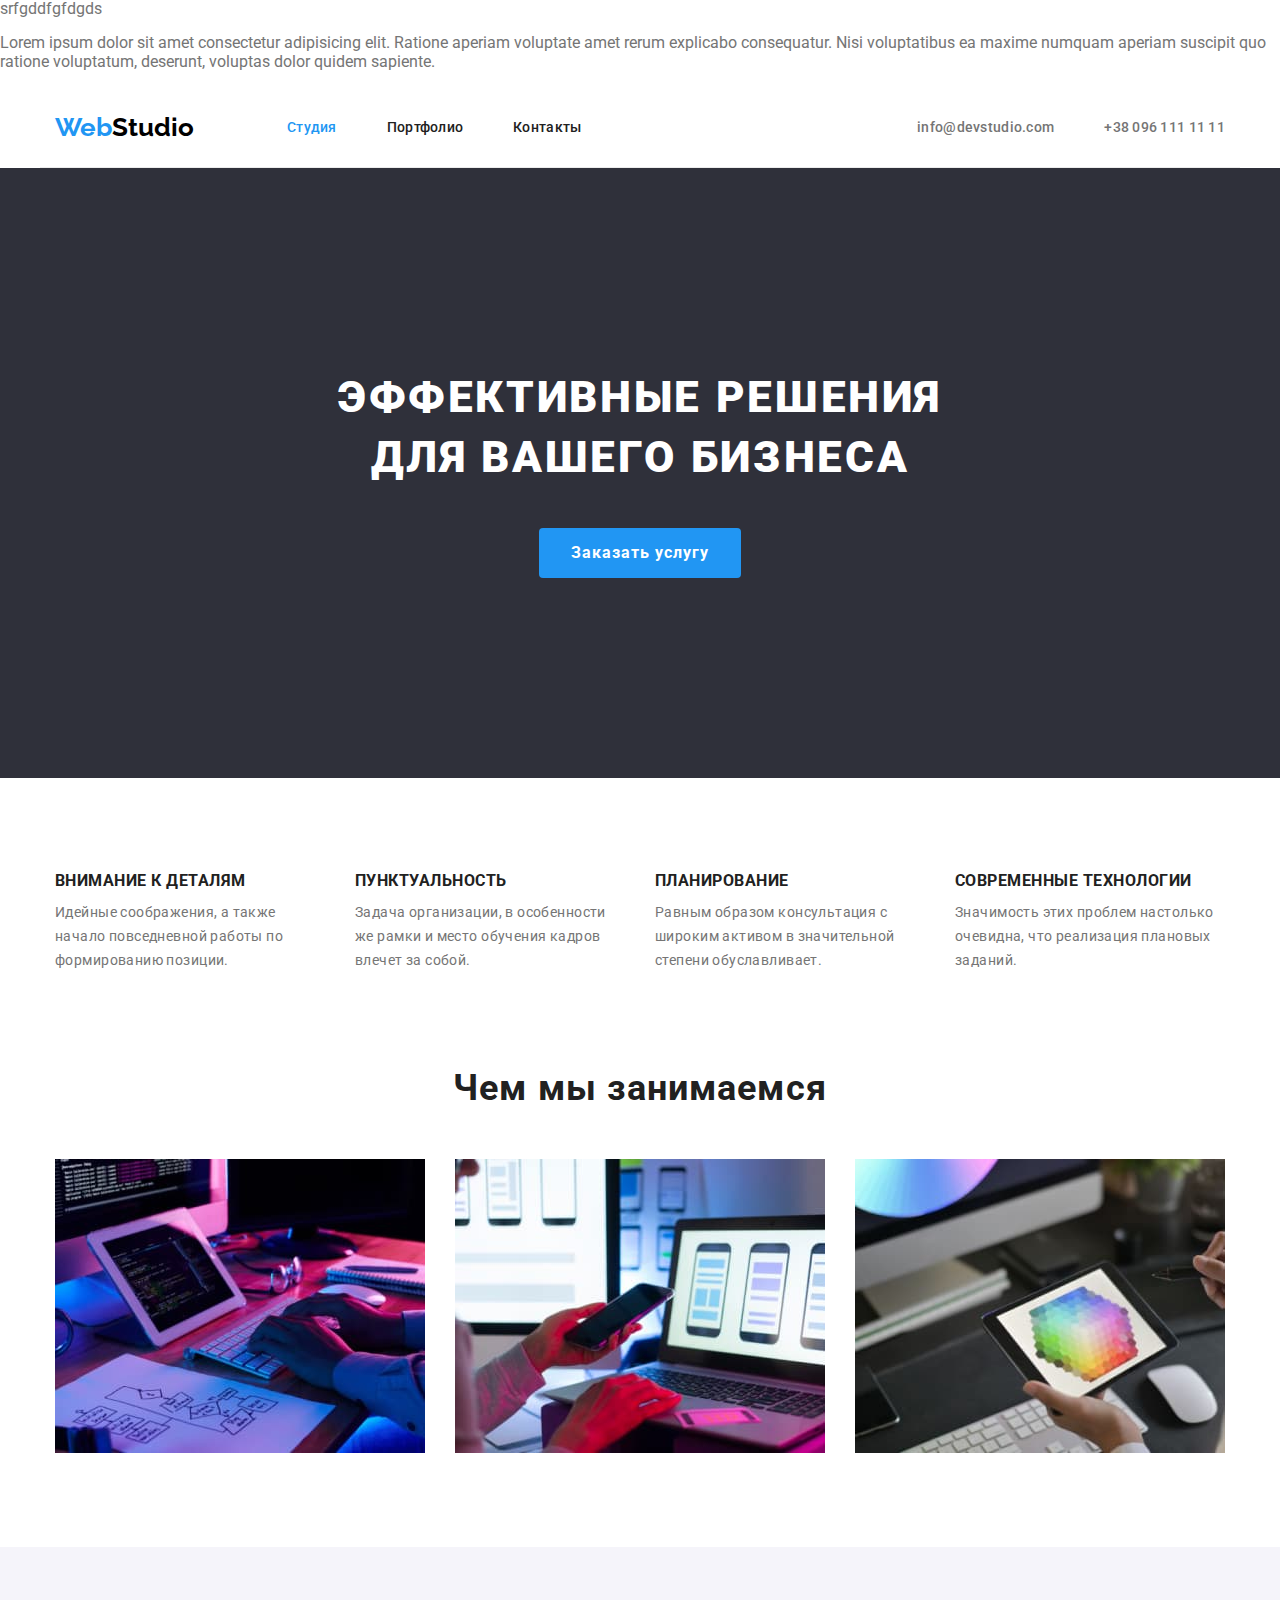
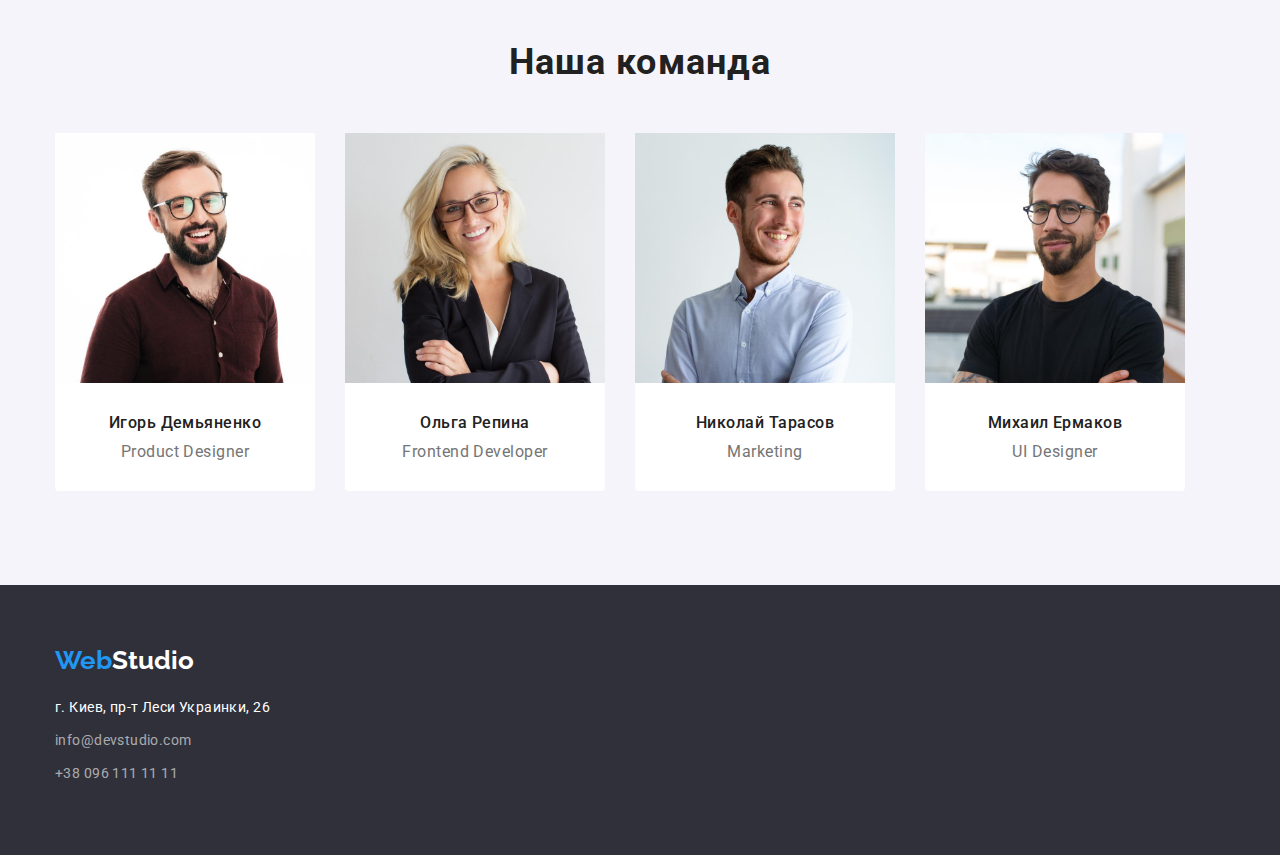
==== index.html @ a49fc219 "homework04" ====
<!DOCTYPE html>
<html lang="ru">
<head>
    <meta charset="UTF-8">
    <meta http-equiv="X-UA-Compatible" content="IE=edge">
    <meta name="viewport" content="width=device-width, initial-scale=1.0">
    <title>WebStudio</title>
    <link rel="preconnect" href="https://fonts.gstatic.com">
    <link rel="stylesheet" href="https://fonts.googleapis.com/css2?family=Raleway:wght@700&family=Roboto:wght@400;500;700;900&display=swap">
    <link rel="stylesheet" href="https://cdnjs.cloudflare.com/ajax/libs/modern-normalize/1.0.0/modern-normalize.min.css" />
    <link rel="stylesheet" href="./css/styles.css"> 
</head>

<body>
    <a href"">srfgddfgfdgds</a><p>Lorem ipsum dolor sit amet consectetur adipisicing elit. Ratione aperiam voluptate amet rerum explicabo consequatur. Nisi voluptatibus ea maxime numquam aperiam suscipit quo ratione voluptatum, deserunt, voluptas dolor quidem sapiente.</p>


    <header class="header">
        <div class="container main-nav">
            <!--<nav class="nav-menu"> -->
            <nav class="nav-list">
                <a class="logo" href="./index.html"><span class="web">Web</span>Studio</a>  
                <ul class="site-list list">
                    <li class="item"><a href="" class="link current">Студия</a></li>
                    <li class="item"><a href="./portfolio.html" class="link">Портфолио</a></li>
                    <li class="item"><a href="" class="link">Контакты</a></li>
                </ul> 
            </nav>
            <ul class="contact-list list">
                <li class="item"><a href="mailto:info@devstudio.com" class="link">info@devstudio.com</a></li>
                <li class="item"><a href="tel:+380961111111" class="link">+38 096 111 11 11</a></li>
            </ul>
        </div>
    </header>
    
    <main>
        <!--hero--> 
        <section class="hero"> 
            <div class="container">
                <h1  class="title">Эффективные решения<br>для вашего бизнеса</h1>
                <button type="button" class="order-service">Заказать услугу</button>
            </div>
        </section>
        <!-- Особенности -->
        <section class="features">
            <div class="container">
                <h2 class="title visually-hidden">Особенности</h2>
                <ul class="features-list"> 
                    <li class="item">
                        <h3 class="title">Внимание к деталям</h3>
                       <p class="text">Идейные соображения, а также начало повседневной работы по формированию позиции.</p>
                    </li>
                    <li class="item">
                        <h3 class="title">Пунктуальность</h3>
                        <p class="text">Задача организации, в особенности же рамки и место обучения кадров влечет за собой.</p>
                    </li>
                    <li class="item">
                        <h3 class="title">Планирование</h3>
                        <p class="text">Равным образом консультация с широким активом в значительной степени обуславливает.</p>
                    </li>
                    <li class="item">
                        <h3 class="title">Современные технологии</h3>
                        <p class="text">Значимость этих проблем настолько очевидна, что реализация плановых заданий.</p>
                    </li>
                </ul>
            </div>
        </section>
        <!-- Чем мы занимаемся-->
        <section class="activities">
            <div class="container">
                <h2 class="title">Чем мы занимаемся</h2>
                <ul class="activities-list">
                    <li class="item"><img src="./images/box1.jpg" alt="Кодинг" width="294" class="img"></li>
                    <li class="item"><img src="./images/box2.jpg" alt="Адаптивная вертска" width="294" class="img"></li>
                    <li class="item"><img src="./images/box3.jpg" alt="Дизайн" width="294" class="img"></li>
                </ul>
            </div>
        </section>
        <!-- Наша команда-->
        <section class="team">
            <div class="container">
                <h2 class="title">Наша команда</h2>
                <ul class="team-list">
                    <li class="item">
                        <div class="item-description">
                            <img src="./images/demianenko.jpg" alt="Игорь Демьяненко" width="260" class="img">
                            <div class="team-description">
                                <h3 class="title">Игорь Демьяненко</h3>
                                <p class="text">Product Designer</p>
                            </div>
                        </div>
                    </li>
                    <li class="item">
                        <div class="item-description">
                            <img src="./images/repina.jpg" alt="Ольга Репина" width="260" class="img">
                            <div class="team-description">
                                <h3 class="title">Ольга Репина</h3>
                                <p class="text">Frontend Developer</p>
                            </div>
                        </div>
                    </li>
                    <li class="item">
                        <div class="item-description">
                            <img src="./images/tarasov.jpg" alt="Николай Тарасов" width="260" class="img">
                            <div class="team-description">
                                <h3 class="title">Николай Тарасов</h3>
                                <p class="text">Marketing</p>
                            </div>
                        </div>
                    </li>
                    <li class="item">
                        <div class="item-description">
                            <img src="./images/ermakov.jpg" alt="Михаил Ермаков" width="260" class="img">
                            <div class="team-description">
                                <h3 class="title">Михаил Ермаков</h3>
                                <p class="text">UI Designer</p>
                            </div>
                        </div>
                    </li>
                </ul>
        </div>
        </section>
    </main>

    <footer class="footer">
        <div class="container">
            <a href="./index.html" class="logo"><span class="web">Web</span>Studio</a>
            <address class="footer-address">
                <p class="item-address">г. Киев, пр-т Леси Украинки, 26</p>
                <ul class="footer-address-list">
                    <li class="item"><a href="mailto:info@devstudio.com" class="link item-mail">info@devstudio.com</a></li>
                    <li class="item"><a href="tel:+380961111111" class=" link item-tel">+38 096 111 11 11</a></li>
                </ul>
            </address>
        </div>
    </footer>

</body>
</html>
---- css/styles.css ----
:root {
  --primery-text-color: #757575;
  --title-text-color: #212121;
  --accent-color: #2196f3;
  --bg-color: #2f303a;
  --white-color: #ffffff;
  --accent-color-button: #188ce8;
  --bg-color-section: #f5f4fa;
  --black-color: #000000;
  --address-color: rgba(255, 255, 255, 0.6);
  --border-color: #ececec;
  --border-color-item: #eeeeee;
  --font-family-logo: raleway, sans-serif;
  --primery-font-family: roboto, sans-serif;
}

html {
  box-sizing: border-box;
}

*::before,
*::after {
  box-sizing: inherit;
}

body {
  font-family: var(--primery-font-family);
  background: var(--white-color);
  color: var(--primery-text-color);
}

h1,
h2,
h3,
h4,
h5,
h6.p {
  margin-top: 0px;
  margin-bottom: 0px;
}

.container {
  width: 1200px;
  padding-right: 15px;
  padding-left: 15px;
  margin-left: auto;
  margin-right: auto;
}

.title {
  font-weight: 700;
  letter-spacing: 0.03em;
  color: var(--title-text-color);
}

.text {
  font-weight: 400;
  letter-spacing: 0.03em;
  color: var(--primery-text-color);
}
.list {
  margin: 0px;
  padding: 0px;
  list-style: none;
}

.visually-hidden {
  position: absolute;
  width: 1px;
  height: 1px;
  margin: -1px;
  border: 0;
  padding: 0;

  white-space: nowrap;
  clip-path: inset(100%);
  clip: rect(0 0 0 0);
  overflow: hidden;
}

/* header */

.main-nav,
.nav-list {
  display: flex;
  align-items: center;
}

.main-nav {
  border-bottom: 1px solid var(--border-color);
}

.logo {
  font-family: var(--font-family-logo);
  font-weight: 700;
  font-size: 26px;
  line-height: 1.192;
  text-align: left;
  color: var(--black-color);
  text-decoration: none;
}

.nav-list .logo {
  margin-right: 93px;
}

.logo .web {
  color: var(--accent-color);
}

.site-list {
  display: flex;
}

.site-list .item:not(:last-child) {
  margin-right: 50px;
}

.contact-list .link,
.site-list .link {
  display: block;
  padding-top: 32px;
  padding-bottom: 32px;

  text-decoration: none;
  color: var(--title-text-color);
}

.contact-list {
  display: flex;
  margin-left: auto;
}

.contact-list .item:not(:last-child) {
  margin-right: 50px;
}

.site-list,
.contact-list {
  font-weight: 500;
  font-size: 14px;
  line-height: 1.143;
  letter-spacing: 0.02em;
  text-align: left;
}

.contact-list .link {
  color: var(--primery-text-color);
  text-decoration: none;
}

.site-list .link:hover,
.site-list .link:focus,
.site-list .link:active,
.contact-list .link:hover,
.contact-list .link:focus,
.contact-list .link:active {
  color: var(--accent-color);
}

.site-list .current {
  color: var(--accent-color);
}

/* main */

/* hero*/

.hero {
  background-color: var(--bg-color);
  padding-top: 200px;
  padding-bottom: 200px;
}

.hero .container {
  text-align: center;
}

.hero .title {
  margin-bottom: 40px;

  font-weight: 900;
  font-size: 44px;
  line-height: 1.363;
  letter-spacing: 0.06em;
  text-transform: uppercase;

  color: var(--white-color);
}

.hero .order-service {
  border-style: none;
  border-radius: 4px;
  padding-right: 32px;
  padding-left: 32px;
  padding-top: 10px;
  padding-bottom: 10px;
  min-width: 200px;

  font-family: var(--primery-font-family);
  font-style: normal;
  font-weight: 700;
  font-size: 16px;
  line-height: 1.875;
  letter-spacing: 0.06em;
  color: var(--white-color);
  background-color: var(--accent-color);

  cursor: pointer;
}

.hero .order-service:hover,
.hero .order-service:focus .hero .order-service:active {
  background-color: var(--accent-color-button);
}

/* features */
.features {
  padding-top: 94px;
  padding-bottom: 94px;
}

.features .features-list {
  display: flex;
  margin-top: 0px;
  margin-bottom: 0px;
  padding-left: 0px;

  list-style: none;
  font-size: 14px;
  text-align: left;
  letter-spacing: 0.03em;
}

.features-list .item {
  width: 270px;
}

.features-list .item:not(:last-child) {
  margin-right: 30px;
}

.features .title {
  margin-bottom: 10px;
  line-height: 1.143;
  text-transform: uppercase;
}

.features .text {
  margin-top: 0px;
  margin-bottom: 0px;

  line-height: 1.714;
}

/* activities */
.activities {
  padding-bottom: 94px;
}

.activities .title {
  margin-bottom: 50px;

  font-size: 36px;
  line-height: 1.167;
  text-align: center;
}

.activities .activities-list {
  display: flex;
  list-style: none;
  padding-left: 0px;
  margin-top: 0px;
  margin-bottom: 0px;
}

.activities-list .item + .item {
  margin-left: 30px;
}

.activities-list .img {
  display: block;
  width: 370px;
}

/* team */
.team {
  background-color: var(--bg-color-section);
  text-align: center;
  padding-top: 94px;
  padding-bottom: 94px;
}

.team .title {
  margin-bottom: 50px;

  font-size: 36px;
  line-height: 1.171;
}

.team .team-list {
  display: flex;
  list-style: none;
  padding-left: 0px;
  margin-top: 0px;
  margin-bottom: 0px;

  width: 270px;
  font-size: 16px;
}

.team-list .item:not(:last-child) {
  margin-right: 30px;
}

.team-list .item-description {
  border-bottom-right-radius: 4px;
  border-bottom-left-radius: 4px;

  background-color: var(--white-color);
}

.team .img {
  display: block;
}

.team-list .team-description {
  padding-top: 30px;
  padding-bottom: 30px;
}

.team-list .title {
  margin-bottom: 10px;

  font-weight: 500;
  line-height: 1.188;
  font-size: 16px;
}

.team-list .text {
  margin-bottom: 0px;
  margin-top: 0px;

  font-weight: 400;
  line-height: 1.188;
  font-size: 16px;
}

/* footer*/

.footer {
  background-color: var(--bg-color);
  padding-top: 60px;
  padding-bottom: 60px;
}

.footer .logo {
  display: block;
  margin-bottom: 20px;

  color: var(--white-color);
}

.footer-address-list,
.item-address {
  padding-left: 0px;
  margin-top: 0px;
  margin-bottom: 9px;

  font-weight: 400;
  font-size: 14px;
  line-height: 1.714;
  text-align: left;
  letter-spacing: 0.03em;
  font-style: normal;
  list-style: none;
}

.footer-address {
  width: 231px;
}

.footer-address .item-address {
  color: var(--white-color);
}

.footer-address-list .link {
  display: block;
  color: var(--address-color);
  text-decoration: none;
}

.footer-address-list .item-mail {
  margin-bottom: 9px;
}

.footer-address-list .item-mail:hover,
.footer-address-list .item-mail:focus,
.footer-address-list .item-mail:active,
.footer-address-list .item-tel:hover,
.footer-address-list .item-tel:focus,
.footer-address-list .item-tel:active {
  color: var(--accent-color);
}

/* PORTFOLIO*/

.portfolio {
  padding-top: 94px;
  padding-bottom: 94px;
}

.portfolio .filters,
.portfolio .projects {
  display: flex;
  margin-top: 0px;
  margin-bottom: 0px;
  padding-left: 0px;

  list-style: none;
}

.portfolio .filters {
  justify-content: center;
  margin-bottom: 50px;
}

.filters .item:not(:last-child) {
  margin-right: 8px;
}

.portfolio .filters-button {
  padding-top: 6px;
  padding-right: 22px;
  padding-bottom: 6px;
  padding-left: 22px;
  border-radius: 4px;

  font-family: var(--primery-font-family);
  font-weight: 500;
  font-size: 16px;
  line-height: 1.625;
  text-align: center;
  letter-spacing: 0.03em;
  color: var(--title-text-color);
  background-color: var(--bg-color-section);
  border-style: none;
  cursor: pointer;
}

.portfolio .filters-button:hover,
.portfolio .filters-button:focus,
.portfolio .filters-button:active {
  color: var(--white-color);
  background-color: var(--accent-color);
}

.filters .active {
  background-color: var(--accent-color);
  color: var(--white-color);
}

.portfolio .projects {
  flex-wrap: wrap;
}

.projects .item {
  border: 1px solid var(--border-color-item);
  width: 370px;
}

.projects .item {
  margin-bottom: 30px;
  margin-right: 30px;
}
.projects .item:nth-last-child(-n + 3) {
  margin-bottom: 0px;
}
.projects .item:nth-child(3n) {
  margin-right: 0px;
}

.projects .link {
  text-decoration: none;
}

.projects .img {
  display: block;
}

.projects .projects-description {
  padding-top: 20px;
  padding-right: 24px;
  padding-bottom: 20px;
  padding-left: 24px;

  text-align: left;
}

.projects .title {
  margin-bottom: 4px;

  font-size: 18px;
  line-height: 2;
  letter-spacing: 0.06em;
}

.projects .text {
  margin-top: 0px;
  margin-bottom: 0px;

  font-size: 16px;
  line-height: 1.875;
  letter-spacing: 0.03em;
  color: var(--primery-text-color);
}
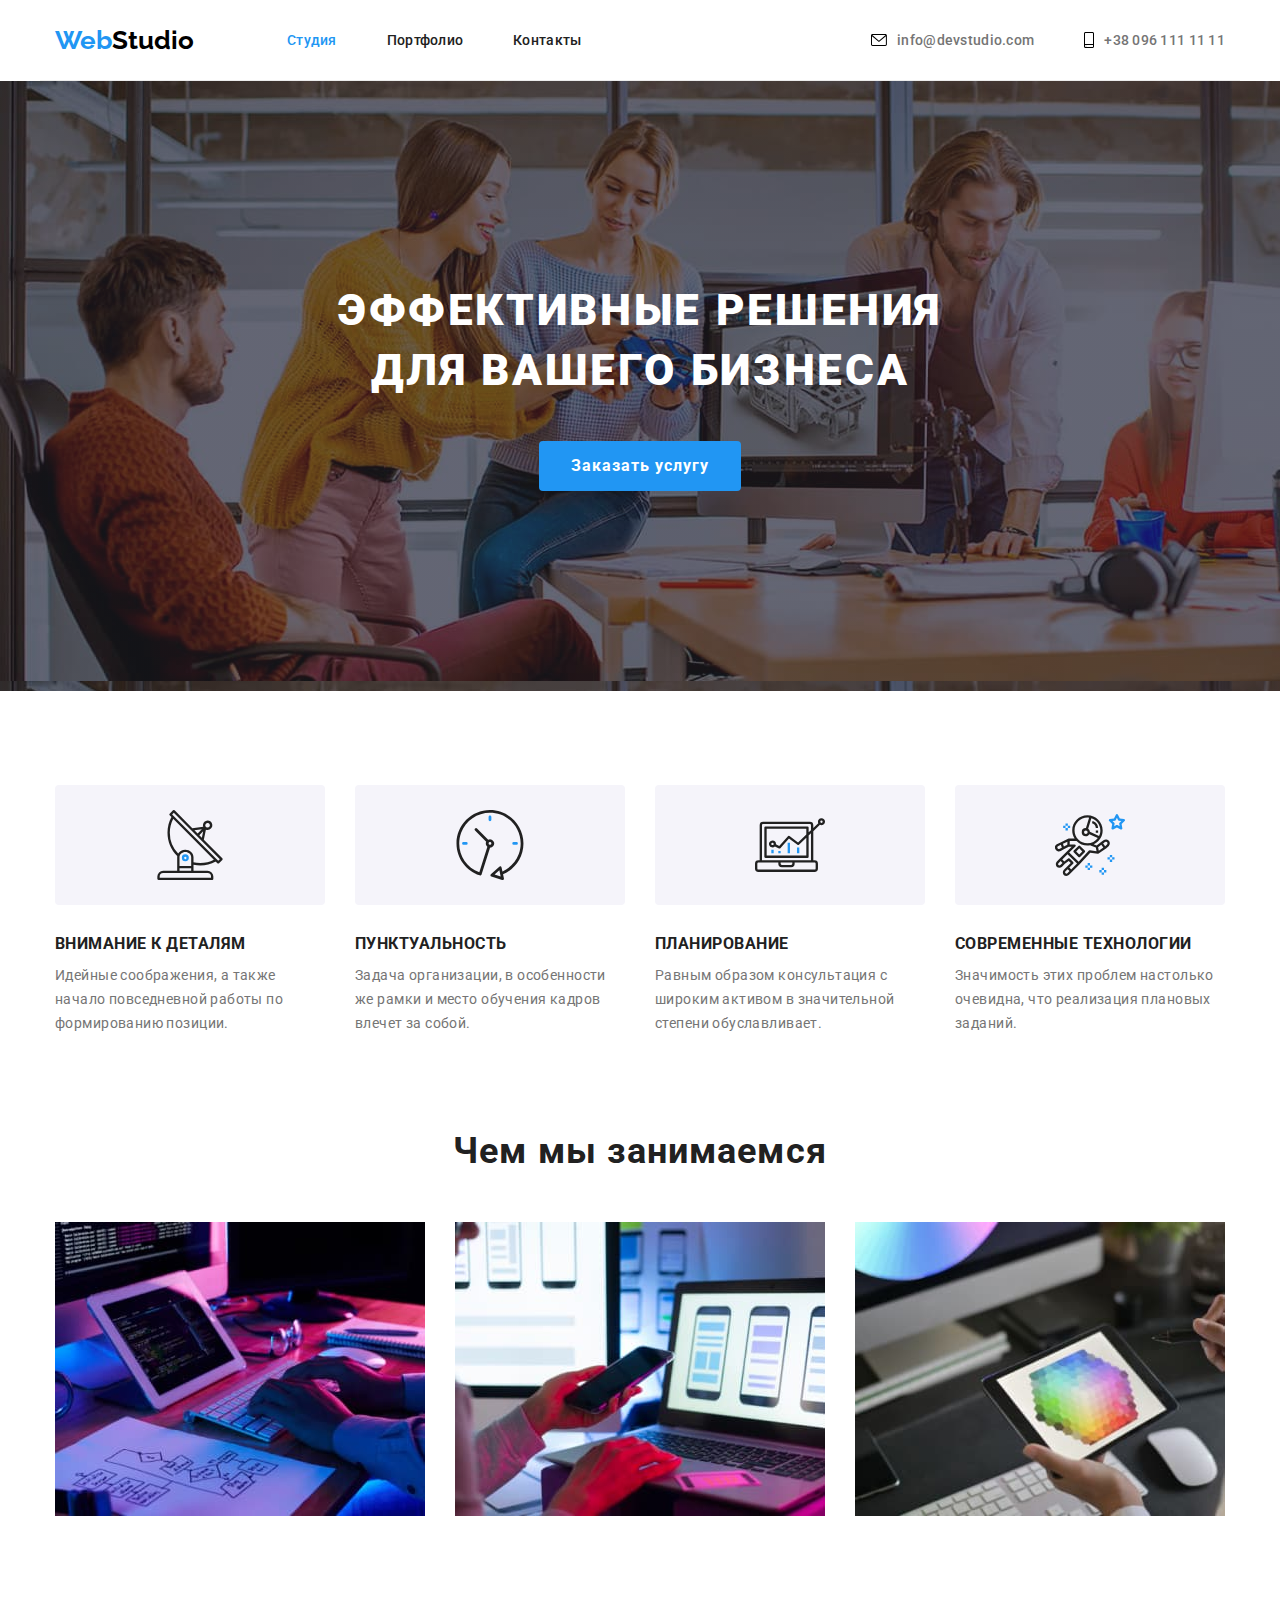
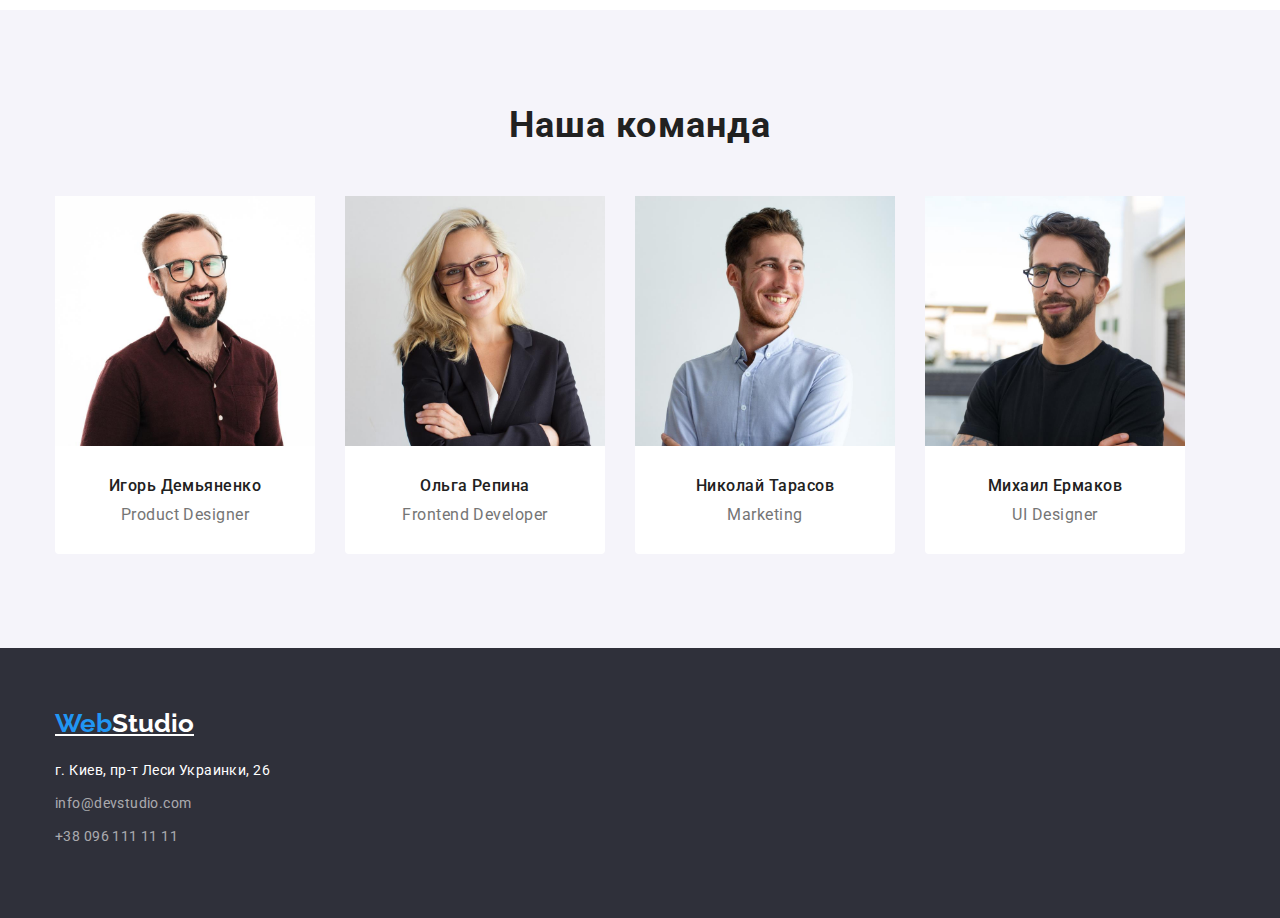
==== commit 2036c79a: "Homework4-2" ====
--- a/index.html
+++ b/index.html
@@ -12,14 +12,12 @@
 </head>
 
 <body>
-    <a href"">srfgddfgfdgds</a><p>Lorem ipsum dolor sit amet consectetur adipisicing elit. Ratione aperiam voluptate amet rerum explicabo consequatur. Nisi voluptatibus ea maxime numquam aperiam suscipit quo ratione voluptatum, deserunt, voluptas dolor quidem sapiente.</p>
-
 
     <header class="header">
         <div class="container main-nav">
             <!--<nav class="nav-menu"> -->
             <nav class="nav-list">
-                <a class="logo" href="./index.html"><span class="web">Web</span>Studio</a>  
+                <a class="logo link" href="./index.html"><span class="web">Web</span>Studio</a>  
                 <ul class="site-list list">
                     <li class="item"><a href="" class="link current">Студия</a></li>
                     <li class="item"><a href="./portfolio.html" class="link">Портфолио</a></li>
@@ -27,12 +25,26 @@
                 </ul> 
             </nav>
             <ul class="contact-list list">
-                <li class="item"><a href="mailto:info@devstudio.com" class="link">info@devstudio.com</a></li>
-                <li class="item"><a href="tel:+380961111111" class="link">+38 096 111 11 11</a></li>
+                <li class="item">
+                    <a href="mailto:info@devstudio.com" class="link mail">
+                        <svg class="e-mail-icon">
+                            <use href="./images/symbol-defs.svg#icon-e-mail"></use>
+                        </svg>
+                        info@devstudio.com
+                    </a>
+                </li>
+                <li class="item">
+                    <a href="tel:+380961111111" class="link tel">
+                        <svg class="smartphone-icon">
+                            <use href="./images/symbol-defs.svg#icon-smartphone"></use>
+                        </svg>
+                        +38 096 111 11 11
+                    </a>
+                </li>
             </ul>
         </div>
     </header>
-    
+
     <main>
         <!--hero--> 
         <section class="hero"> 
@@ -45,20 +57,40 @@
         <section class="features">
             <div class="container">
                 <h2 class="title visually-hidden">Особенности</h2>
-                <ul class="features-list"> 
+                <ul class="features-list list"> 
                     <li class="item">
+                        <div class="features-svg">
+                            <svg class="svg">
+                                <use href="./images/symbol-defs.svg#icon-antenna"></use>
+                            </svg>
+                        </div>        
                         <h3 class="title">Внимание к деталям</h3>
-                       <p class="text">Идейные соображения, а также начало повседневной работы по формированию позиции.</p>
+                        <p class="text">Идейные соображения, а также начало повседневной работы по формированию позиции.</p>
                     </li>
                     <li class="item">
+                        <div class="features-svg">
+                            <svg class="svg">
+                                <use href="./images/symbol-defs.svg#icon-clock"></use>
+                            </svg>
+                        </div>
                         <h3 class="title">Пунктуальность</h3>
                         <p class="text">Задача организации, в особенности же рамки и место обучения кадров влечет за собой.</p>
                     </li>
                     <li class="item">
+                        <div class="features-svg">
+                            <svg class="svg">
+                                <use href="./images/symbol-defs.svg#icon-diagram"></use>
+                            </svg>
+                        </div>
                         <h3 class="title">Планирование</h3>
                         <p class="text">Равным образом консультация с широким активом в значительной степени обуславливает.</p>
                     </li>
                     <li class="item">
+                        <div class="features-svg">
+                            <svg class="svg">
+                                <use href="./images/symbol-defs.svg#icon-astronaut"></use>
+                            </svg>
+                        </div>
                         <h3 class="title">Современные технологии</h3>
                         <p class="text">Значимость этих проблем настолько очевидна, что реализация плановых заданий.</p>
                     </li>
@@ -69,7 +101,7 @@
         <section class="activities">
             <div class="container">
                 <h2 class="title">Чем мы занимаемся</h2>
-                <ul class="activities-list">
+                <ul class="activities-list list">
                     <li class="item"><img src="./images/box1.jpg" alt="Кодинг" width="294" class="img"></li>
                     <li class="item"><img src="./images/box2.jpg" alt="Адаптивная вертска" width="294" class="img"></li>
                     <li class="item"><img src="./images/box3.jpg" alt="Дизайн" width="294" class="img"></li>
--- a/css/styles.css
+++ b/css/styles.css
@@ -10,6 +10,8 @@
   --address-color: rgba(255, 255, 255, 0.6);
   --border-color: #ececec;
   --border-color-item: #eeeeee;
+  --bg-color-item: #f5f4fa;
+  --bg-color-hero: #c4c4c4;
   --font-family-logo: raleway, sans-serif;
   --primery-font-family: roboto, sans-serif;
 }
@@ -62,6 +64,11 @@
   margin: 0px;
   padding: 0px;
   list-style: none;
+}
+
+.link {
+  text-decoration: none;
+  cursor: pointer;
 }
 
 .visually-hidden {
@@ -81,7 +88,9 @@
 /* header */
 
 .main-nav,
-.nav-list {
+.nav-list,
+.contact-list,
+.site-list {
   display: flex;
   align-items: center;
 }
@@ -97,7 +106,6 @@
   line-height: 1.192;
   text-align: left;
   color: var(--black-color);
-  text-decoration: none;
 }
 
 .nav-list .logo {
@@ -106,33 +114,6 @@
 
 .logo .web {
   color: var(--accent-color);
-}
-
-.site-list {
-  display: flex;
-}
-
-.site-list .item:not(:last-child) {
-  margin-right: 50px;
-}
-
-.contact-list .link,
-.site-list .link {
-  display: block;
-  padding-top: 32px;
-  padding-bottom: 32px;
-
-  text-decoration: none;
-  color: var(--title-text-color);
-}
-
-.contact-list {
-  display: flex;
-  margin-left: auto;
-}
-
-.contact-list .item:not(:last-child) {
-  margin-right: 50px;
 }
 
 .site-list,
@@ -144,9 +125,52 @@
   text-align: left;
 }
 
+.site-list .item:not(:last-child),
+.contact-list .item:not(:last-child) {
+  margin-right: 50px;
+}
+
+.contact-list .link,
+.site-list .link {
+  display: block;
+  padding-top: 32px;
+  padding-bottom: 32px;
+
+  color: var(--title-text-color);
+}
+
 .contact-list .link {
   color: var(--primery-text-color);
-  text-decoration: none;
+}
+
+.contact-list {
+  margin-left: auto;
+}
+
+.contact-list .e-mail-icon,
+.contact-list .smartphone-icon {
+  display: block;
+  margin-right: 10px;
+}
+
+.contact-list .mail,
+.contact-list .tel {
+  display: flex;
+  align-items: center;
+}
+
+.contact-list .e-mail-icon {
+  width: 16px;
+  height: 12px;
+}
+
+.contact-list .smartphone-icon {
+  width: 10px;
+  height: 16px;
+}
+
+.contact-list .link {
+  color: var(--primery-text-color);
 }
 
 .site-list .link:hover,
@@ -158,6 +182,15 @@
   color: var(--accent-color);
 }
 
+.contact-list .e-mail-icon:hover,
+.contact-list .e-mail-icon:focus,
+.contact-list .e-mail-icon:active,
+.contact-list .smartphone-icon:hover,
+.contact-list .smartphone-icon:focus,
+.contact-list .smartphone-icon:active {
+  fill: var(--accent-color);
+}
+
 .site-list .current {
   color: var(--accent-color);
 }
@@ -167,7 +200,12 @@
 /* hero*/
 
 .hero {
-  background-color: var(--bg-color);
+  max-width: 1600px;
+  background-color: var(--bg-color-hero);
+  background-image: linear-gradient(to right, rgba(47, 48, 58, 0.4), rgba(47, 48, 58, 0.4)),
+    url('../images/img-hover.jpg');
+  margin-left: auto;
+  margin-right: auto;
   padding-top: 200px;
   padding-bottom: 200px;
 }
@@ -210,7 +248,8 @@
 }
 
 .hero .order-service:hover,
-.hero .order-service:focus .hero .order-service:active {
+.hero .order-service:focus,
+.hero .order-service:active {
   background-color: var(--accent-color-button);
 }
 
@@ -222,11 +261,7 @@
 
 .features .features-list {
   display: flex;
-  margin-top: 0px;
-  margin-bottom: 0px;
-  padding-left: 0px;
-
-  list-style: none;
+
   font-size: 14px;
   text-align: left;
   letter-spacing: 0.03em;
@@ -234,10 +269,6 @@
 
 .features-list .item {
   width: 270px;
-}
-
-.features-list .item:not(:last-child) {
-  margin-right: 30px;
 }
 
 .features .title {
@@ -253,6 +284,27 @@
   line-height: 1.714;
 }
 
+.features-svg {
+  margin-bottom: 30px;
+  padding-top: 25px;
+  padding-bottom: 25px;
+
+  text-align: center;
+  width: 270px;
+  height: 120px;
+  border-radius: 4px;
+  background-color: var(--bg-color-item);
+}
+
+.features-svg .svg {
+  height: 70px;
+  max-width: 70px;
+}
+
+.features-list .item:not(:last-child) {
+  margin-right: 30px;
+}
+
 /* activities */
 .activities {
   padding-bottom: 94px;
@@ -268,10 +320,6 @@
 
 .activities .activities-list {
   display: flex;
-  list-style: none;
-  padding-left: 0px;
-  margin-top: 0px;
-  margin-bottom: 0px;
 }
 
 .activities-list .item + .item {
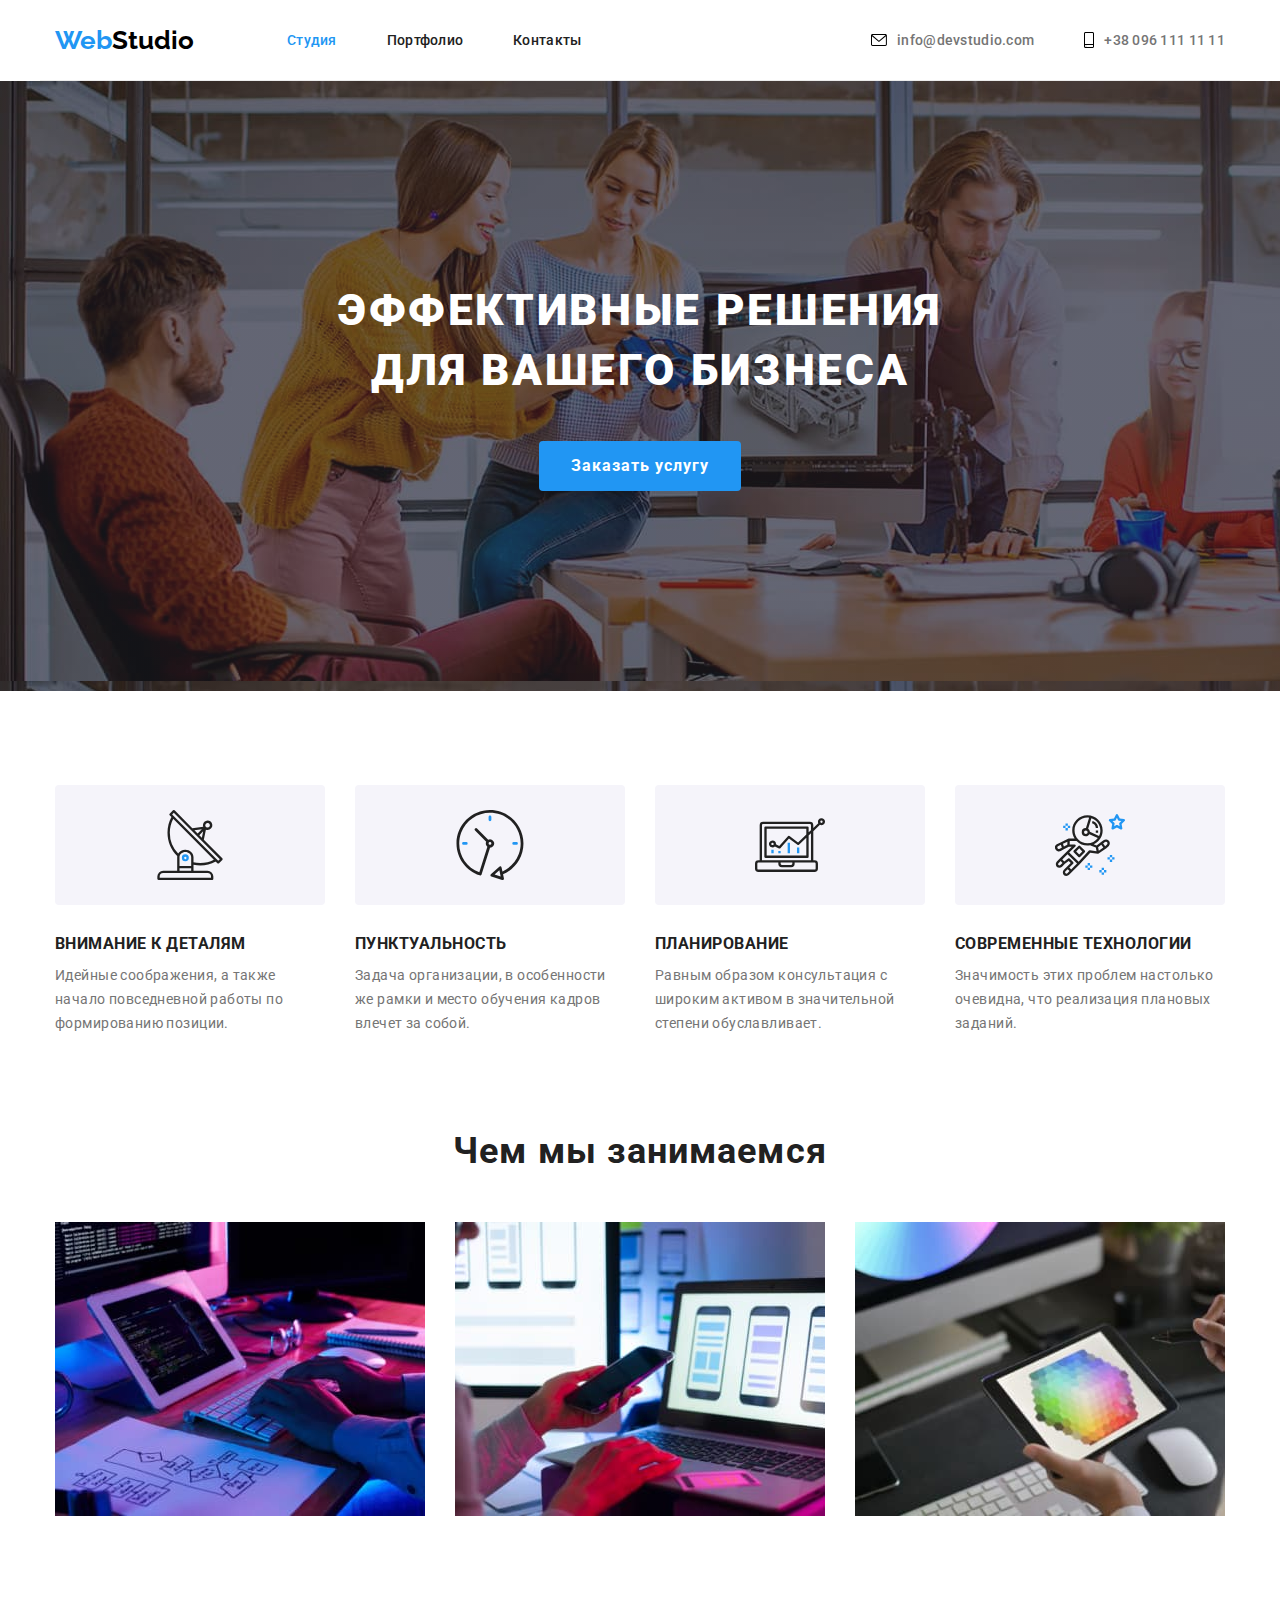
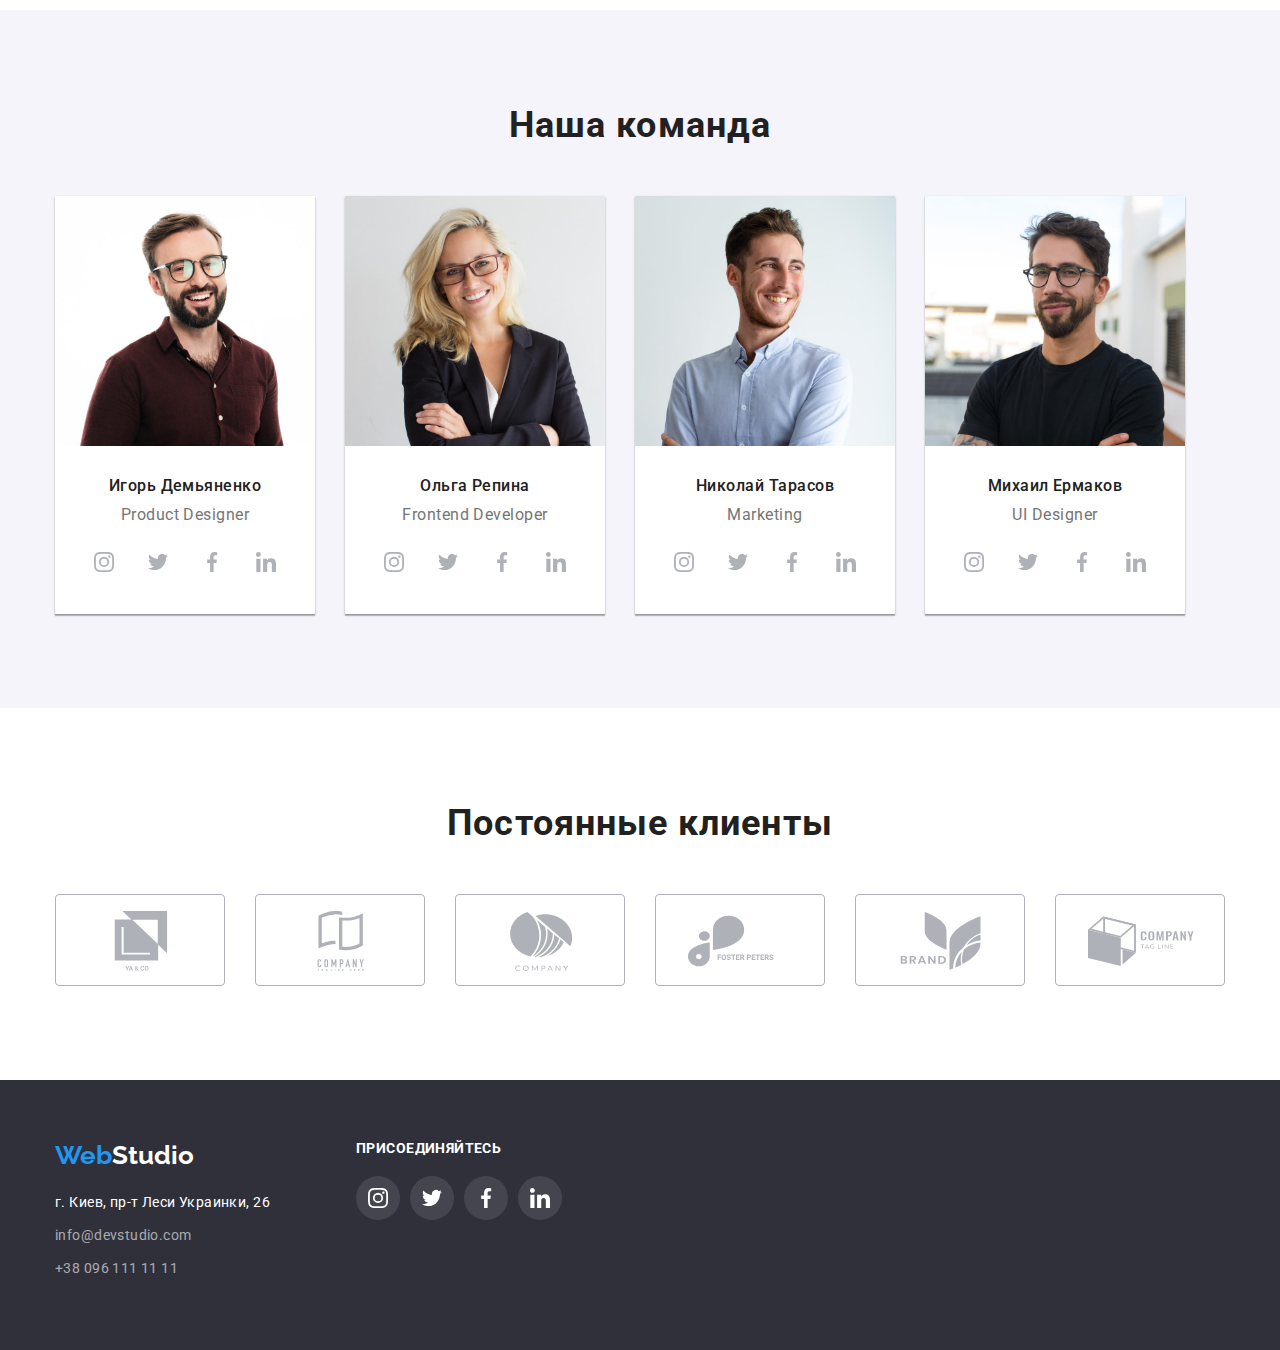
==== commit ab694e01: "homework4-final" ====
--- a/index.html
+++ b/index.html
@@ -112,13 +112,43 @@
         <section class="team">
             <div class="container">
                 <h2 class="title">Наша команда</h2>
-                <ul class="team-list">
+                <ul class="team-list list">
                     <li class="item">
                         <div class="item-description">
                             <img src="./images/demianenko.jpg" alt="Игорь Демьяненко" width="260" class="img">
                             <div class="team-description">
                                 <h3 class="title">Игорь Демьяненко</h3>
                                 <p class="text">Product Designer</p>
+                                <ul class="social list">
+                                    <li class="item">
+                                        <a href="" class="social-item link">
+                                            <svg class="svg">
+                                                <use href="./images/symbol-defs.svg#icon-instagram"></use>
+                                            </svg>
+                                        </a>
+                                    </li>
+                                    <li class="item">
+                                        <a href="" class="social-item link">
+                                            <svg class="svg">
+                                                <use href="./images/symbol-defs.svg#icon-twitter"></use>
+                                            </svg>
+                                        </a>
+                                    </li>
+                                    <li class="item">
+                                        <a href="" class="social-item link">
+                                            <svg class="svg">
+                                                <use href="./images/symbol-defs.svg#icon-facebook"></use>
+                                            </svg>
+                                        </a>
+                                    </li>
+                                    <li class="item">
+                                        <a href="" class="social-item link">
+                                            <svg class="svg">
+                                                <use href="./images/symbol-defs.svg#icon-linkedin"></use>
+                                            </svg>
+                                        </a>
+                                    </li>
+                                </ul>
                             </div>
                         </div>
                     </li>
@@ -128,6 +158,36 @@
                             <div class="team-description">
                                 <h3 class="title">Ольга Репина</h3>
                                 <p class="text">Frontend Developer</p>
+                                <ul class="social list">
+                                    <li class="item">
+                                        <a href="" class="social-item link">
+                                            <svg class="svg">
+                                                <use href="./images/symbol-defs.svg#icon-instagram"></use>
+                                            </svg>
+                                        </a>
+                                    </li>
+                                    <li class="item">
+                                        <a href="" class="social-item link">
+                                            <svg class="svg">
+                                                <use href="./images/symbol-defs.svg#icon-twitter"></use>
+                                            </svg>
+                                        </a>
+                                    </li>
+                                    <li class="item">
+                                        <a href="" class="social-item link">
+                                            <svg class="svg">
+                                                <use href="./images/symbol-defs.svg#icon-facebook"></use>
+                                            </svg>
+                                        </a>
+                                    </li>
+                                    <li class="item">
+                                        <a href="" class="social-item link">
+                                            <svg class="svg">
+                                                <use href="./images/symbol-defs.svg#icon-linkedin"></use>
+                                            </svg>
+                                        </a>
+                                    </li>
+                                </ul>
                             </div>
                         </div>
                     </li>
@@ -137,6 +197,36 @@
                             <div class="team-description">
                                 <h3 class="title">Николай Тарасов</h3>
                                 <p class="text">Marketing</p>
+                                <ul class="social list">
+                                    <li class="item">
+                                        <a href="" class="social-item link">
+                                            <svg class="svg">
+                                                <use href="./images/symbol-defs.svg#icon-instagram"></use>
+                                            </svg>
+                                        </a>
+                                    </li>
+                                    <li class="item">
+                                        <a href="" class="social-item  link">
+                                            <svg class="svg">
+                                                <use href="./images/symbol-defs.svg#icon-twitter"></use>
+                                             </svg>
+                                        </a>
+                                    </li>
+                                    <li class="item">
+                                        <a href="" class="social-item link">
+                                            <svg class="svg">
+                                                <use href="./images/symbol-defs.svg#icon-facebook"></use>
+                                            </svg>
+                                        </a>
+                                    </li>
+                                    <li class="item">
+                                        <a href="" class="social-item link">
+                                            <svg class="svg">
+                                                <use href="./images/symbol-defs.svg#icon-linkedin"></use>
+                                            </svg>
+                                        </a>
+                                    </li>
+                                </ul>
                             </div>
                         </div>
                     </li>
@@ -146,24 +236,141 @@
                             <div class="team-description">
                                 <h3 class="title">Михаил Ермаков</h3>
                                 <p class="text">UI Designer</p>
+                                <ul class="social list">
+                                    <li class="item">
+                                        <a href="" class="social-item link">
+                                            <svg class="svg">
+                                                <use href="./images/symbol-defs.svg#icon-instagram"></use>
+                                            </svg>
+                                        </a>
+                                    </li>
+                                    <li class="item">
+                                        <a href="" class="social-item link">
+                                            <svg class="svg">
+                                                <use href="./images/symbol-defs.svg#icon-twitter"></use>
+                                            </svg>
+                                        </a>
+                                    </li>
+                                    <li class="item">
+                                        <a href="" class="social-item link">
+                                            <svg class="svg">
+                                                <use href="./images/symbol-defs.svg#icon-facebook"></use>
+                                            </svg>
+                                        </a>
+                                    </li>
+                                    <li class="item">
+                                        <a href="" class="social-item link">
+                                            <svg class="svg">
+                                                <use href="./images/symbol-defs.svg#icon-linkedin"></use>
+                                            </svg>
+                                        </a>    
+                                    </li>
+                                </ul>
                             </div>
                         </div>
                     </li>
                 </ul>
         </div>
         </section>
+
+        <!-- постоянные клиенты-->
+        <section class="regular-customers">
+            <div class="container">
+                <h2 class="title">Постоянные клиенты</h2>
+                <ul class="customers list">
+                    <li class="item">
+                        <a href="" class="link">
+                            <svg class="svg">
+                                <use href="./images/symbol-defs.svg#icon-company1"></use>
+                            </svg>
+                        </a>
+                    </li>
+                    <li class="item">
+                        <a href="" class="link">
+                            <svg class="svg">
+                                <use href="./images/symbol-defs.svg#icon-company2"></use>
+                            </svg>
+                        </a>
+                    </li>
+                    <li class="item">
+                        <a href="" class="link">
+                            <svg class="svg">
+                                <use href="./images/symbol-defs.svg#icon-company3"></use>
+                            </svg>
+                        </a>
+                    </li>
+                    <li class="item">
+                        <a href="" class="link">
+                            <svg class="svg">
+                                <use href="./images/symbol-defs.svg#icon-company4"></use>
+                            </svg>
+                        </a>
+                    </li>
+                    <li class="item">
+                        <a href="" class="link">
+                            <svg class="svg">
+                                <use href="./images/symbol-defs.svg#icon-company5"></use>
+                            </svg>
+                        </a>
+                    </li>
+                    <li class="item">
+                        <a href="" class="link">
+                            <svg class="svg">
+                                <use href="./images/symbol-defs.svg#icon-company6"></use>
+                            </svg>
+                        </a>
+                    </li>
+                </ul>
+            </div>
+        </section>
+
     </main>
 
     <footer class="footer">
         <div class="container">
-            <a href="./index.html" class="logo"><span class="web">Web</span>Studio</a>
-            <address class="footer-address">
-                <p class="item-address">г. Киев, пр-т Леси Украинки, 26</p>
-                <ul class="footer-address-list">
-                    <li class="item"><a href="mailto:info@devstudio.com" class="link item-mail">info@devstudio.com</a></li>
-                    <li class="item"><a href="tel:+380961111111" class=" link item-tel">+38 096 111 11 11</a></li>
-                </ul>
-            </address>
+            <div class="column-1">
+                <a href="./index.html" class="logo link"><span class="web">Web</span>Studio</a>
+                <address class="footer-address">
+                    <p class="item-address">г. Киев, пр-т Леси Украинки, 26</p>
+                    <ul class="footer-address-list">
+                        <li class="item"><a href="mailto:info@devstudio.com" class="link item-mail">info@devstudio.com</a></li>
+                        <li class="item"><a href="tel:+380961111111" class=" link item-tel">+38 096 111 11 11</a></li>
+                    </ul>
+                </address>
+            </div>
+            <div class="column-2">
+                <h2 class="title">присоединяйтесь</h2>
+                <ul class="social-list list">
+                    <li class="item">
+                        <a href="" class="social-link link">
+                            <svg class="footer-svg">
+                                <use href="./images/symbol-defs.svg#icon-instagram"></use>
+                            </svg>
+                        </a>
+                    </li>
+                    <li class="item">
+                        <a href="" class="social-link link">
+                            <svg class="footer-svg">
+                                <use href="./images/symbol-defs.svg#icon-twitter"></use>
+                            </svg>
+                        </a>
+                    </li>
+                    <li class="item">
+                        <a href="" class="social-link link">
+                            <svg class="footer-svg">
+                                <use href="./images/symbol-defs.svg#icon-facebook"></use>
+                            </svg>
+                        </a>
+                    </li>
+                    <li class="item">
+                        <a href="" class="social-link link">
+                            <svg class="footer-svg">
+                                <use href="./images/symbol-defs.svg#icon-linkedin"></use>
+                            </svg>
+                        </a>
+                    </li>
+                </ul>
+            </div>    
         </div>
     </footer>
 
--- a/css/styles.css
+++ b/css/styles.css
@@ -12,6 +12,8 @@
   --border-color-item: #eeeeee;
   --bg-color-item: #f5f4fa;
   --bg-color-hero: #c4c4c4;
+  --bg-icon: #afb1b8;
+  --bg-white-transparency: rgba(255, 255, 255, 0.1);
   --font-family-logo: raleway, sans-serif;
   --primery-font-family: roboto, sans-serif;
 }
@@ -180,14 +182,6 @@
 .contact-list .link:focus,
 .contact-list .link:active {
   color: var(--accent-color);
-}
-
-.contact-list .e-mail-icon:hover,
-.contact-list .e-mail-icon:focus,
-.contact-list .e-mail-icon:active,
-.contact-list .smartphone-icon:hover,
-.contact-list .smartphone-icon:focus,
-.contact-list .smartphone-icon:active {
   fill: var(--accent-color);
 }
 
@@ -348,13 +342,14 @@
 
 .team .team-list {
   display: flex;
-  list-style: none;
-  padding-left: 0px;
-  margin-top: 0px;
-  margin-bottom: 0px;
 
   width: 270px;
   font-size: 16px;
+}
+
+.team-list > .item {
+  box-shadow: 0px 1px 3px rgba(0, 0, 0, 0.12), 0px 1px 1px rgba(0, 0, 0, 0.14),
+    0px 2px 1px rgba(0, 0, 0, 0.2);
 }
 
 .team-list .item:not(:last-child) {
@@ -386,12 +381,109 @@
 }
 
 .team-list .text {
-  margin-bottom: 0px;
+  margin-bottom: 16px;
   margin-top: 0px;
 
   font-weight: 400;
   line-height: 1.188;
   font-size: 16px;
+}
+
+.team-description .social {
+  display: flex;
+  align-items: center;
+  justify-content: center;
+}
+
+.social .item:not(:last-child) {
+  margin-right: 10px;
+}
+
+.social-item {
+  display: block;
+
+  width: 44px;
+  height: 44px;
+  border-radius: 50%;
+  fill: var(--bg-icon);
+}
+
+.social-item .svg {
+  display: inline-block;
+  width: 44px;
+  height: 44px;
+  padding-top: 12px;
+  padding-bottom: 12px;
+}
+
+.social-item:hover,
+.social-item:focus,
+.social-item:active {
+  background-color: var(--accent-color);
+  cursor: pointer;
+}
+
+.social-item .svg:hover,
+.social-item .svg:focus,
+.social-item .svg:active {
+  fill: var(--white-color);
+}
+
+/* regular-customers*/
+
+.regular-customers {
+  text-align: center;
+  padding-top: 94px;
+  padding-bottom: 94px;
+}
+
+.regular-customers .title {
+  margin-bottom: 50px;
+
+  font-size: 36px;
+  line-height: 1.171;
+}
+
+.regular-customers .customers {
+  display: flex;
+  justify-content: center;
+}
+
+.regular-customers .link {
+  display: block;
+
+  width: 170px;
+  height: 92px;
+  border: 1px solid var(--bg-icon);
+  border-radius: 4px;
+}
+
+.regular-customers .item:not(:last-child) {
+  margin-right: 30px;
+}
+
+.regular-customers .svg {
+  width: 170px;
+  height: 92px;
+  padding-top: 16px;
+  padding-right: 32px;
+  padding-bottom: 16px;
+  padding-left: 32px;
+
+  fill: var(--bg-icon);
+}
+
+.regular-customers .item:hover,
+.regular-customers .item:focus,
+.regular-customers .item:active {
+  border: 1px solid var(--accent-color);
+  cursor: pointer;
+}
+
+.regular-customers .svg:hover,
+.regular-customers .svg:focus,
+.regular-customers .svg:active {
+  fill: var(--accent-color);
 }
 
 /* footer*/
@@ -400,6 +492,15 @@
   background-color: var(--bg-color);
   padding-top: 60px;
   padding-bottom: 60px;
+}
+
+.footer .container {
+  display: flex;
+}
+
+.footer .column-1 {
+  width: 231px;
+  margin-right: 70px;
 }
 
 .footer .logo {
@@ -449,6 +550,55 @@
 .footer-address-list .item-tel:focus,
 .footer-address-list .item-tel:active {
   color: var(--accent-color);
+}
+
+.footer .column-2 {
+  width: 206px;
+}
+
+.footer .title {
+  margin-bottom: 20px;
+
+  font-style: normal;
+  font-weight: 700;
+  font-size: 14px;
+  line-height: 1.142;
+  letter-spacing: 0.03em;
+  text-transform: uppercase;
+  text-align: left;
+  color: var(--white-color);
+}
+
+.footer .social-list {
+  display: flex;
+  align-items: center;
+  justify-content: center;
+}
+
+.footer .social-link {
+  display: block;
+  width: 44px;
+  height: 44px;
+  border-radius: 50%;
+  background-color: var(--bg-white-transparency);
+}
+
+.social-list .footer-svg {
+  width: 44px;
+  height: 44px;
+  padding-top: 12px;
+  padding-bottom: 12px;
+  fill: var(--white-color);
+}
+
+.social-list .item:not(:last-child) {
+  margin-right: 10px;
+}
+
+.footer .social-link:hover,
+.footer .social-link:focus,
+.footer .social-link:active {
+  background-color: var(--accent-color);
 }
 
 /* PORTFOLIO*/
@@ -501,6 +651,8 @@
 .portfolio .filters-button:active {
   color: var(--white-color);
   background-color: var(--accent-color);
+  box-shadow: 0px 3px 1px rgba(0, 0, 0, 0.1), 0px 1px 2px rgba(0, 0, 0, 0.08),
+    0px 2px 2px rgba(0, 0, 0, 0.12);
 }
 
 .filters .active {
@@ -529,7 +681,14 @@
 }
 
 .projects .link {
-  text-decoration: none;
+  display: block;
+}
+
+.projects .link:hover,
+.projects .link:focus,
+.projects .link:active {
+  box-shadow: 0px 1px 1px rgba(0, 0, 0, 0.12), 0px 4px 4px rgba(0, 0, 0, 0.06),
+    1px 4px 6px rgba(0, 0, 0, 0.16);
 }
 
 .projects .img {
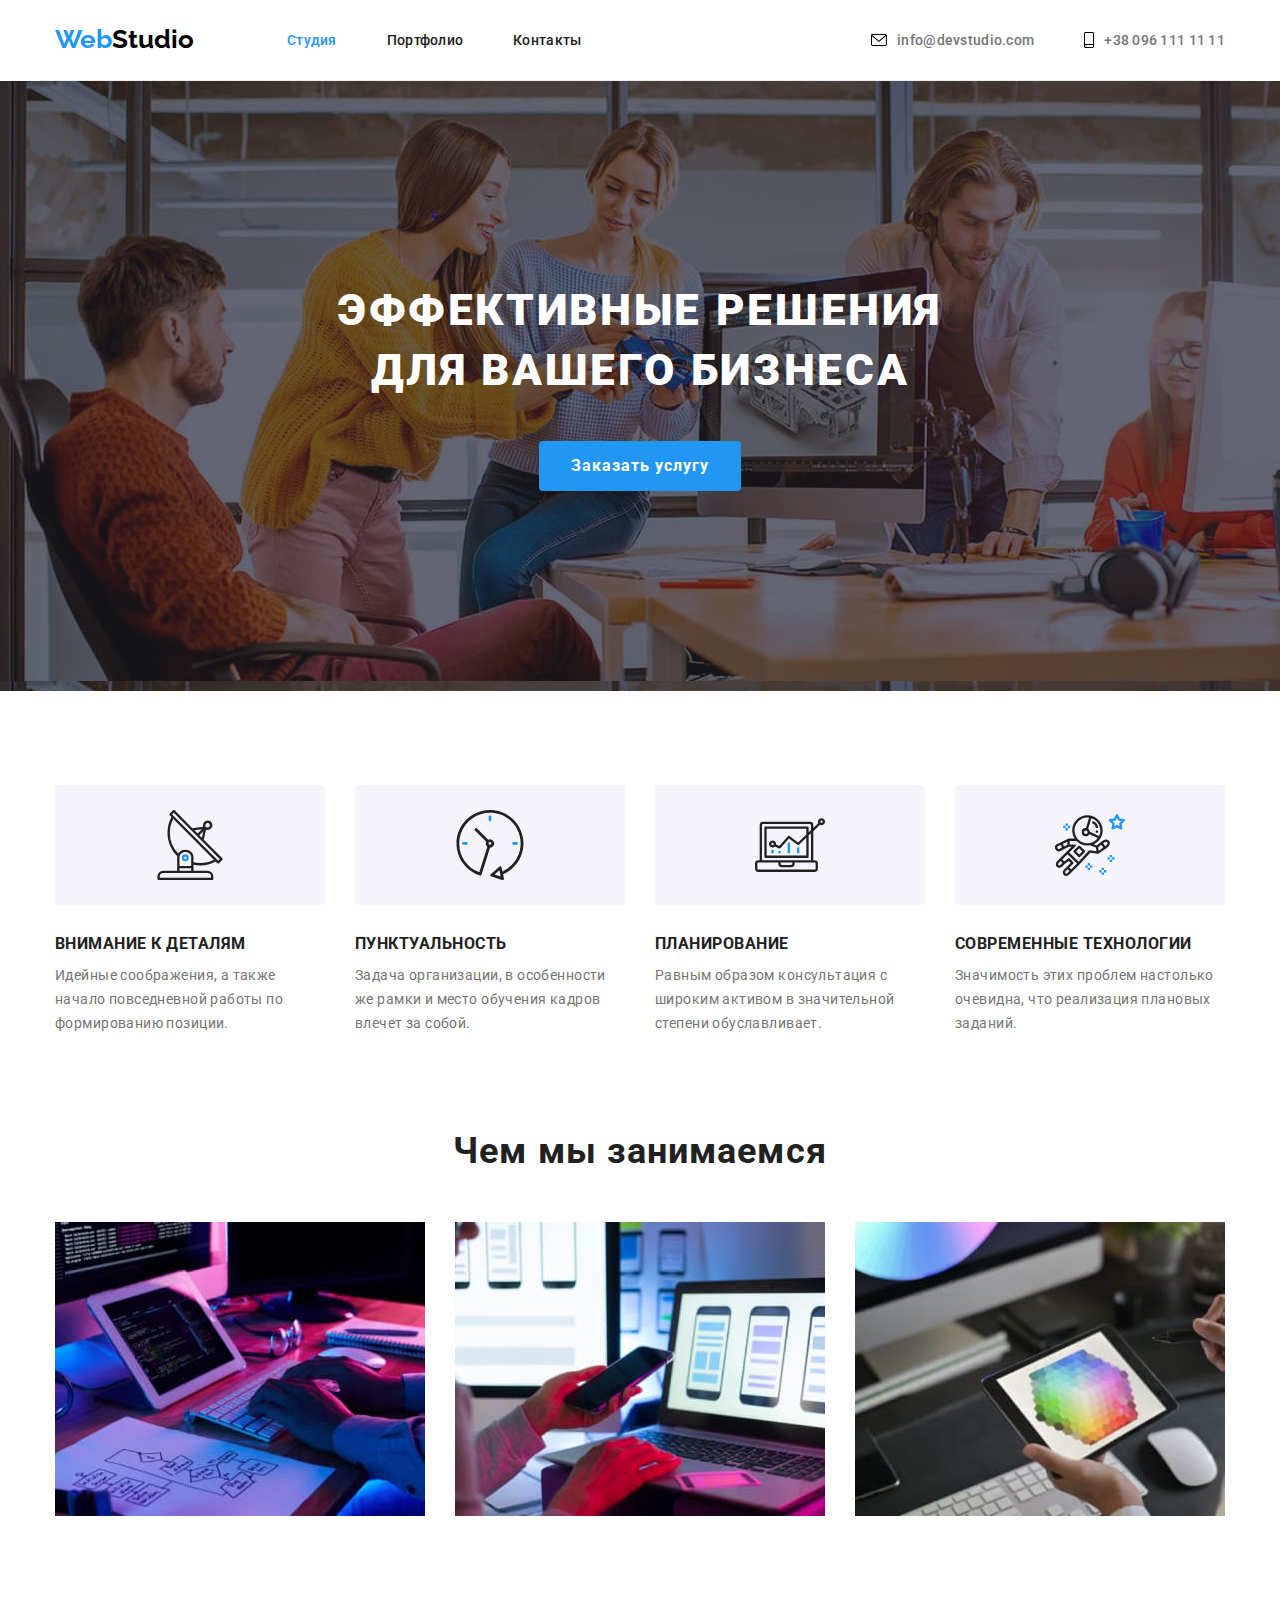
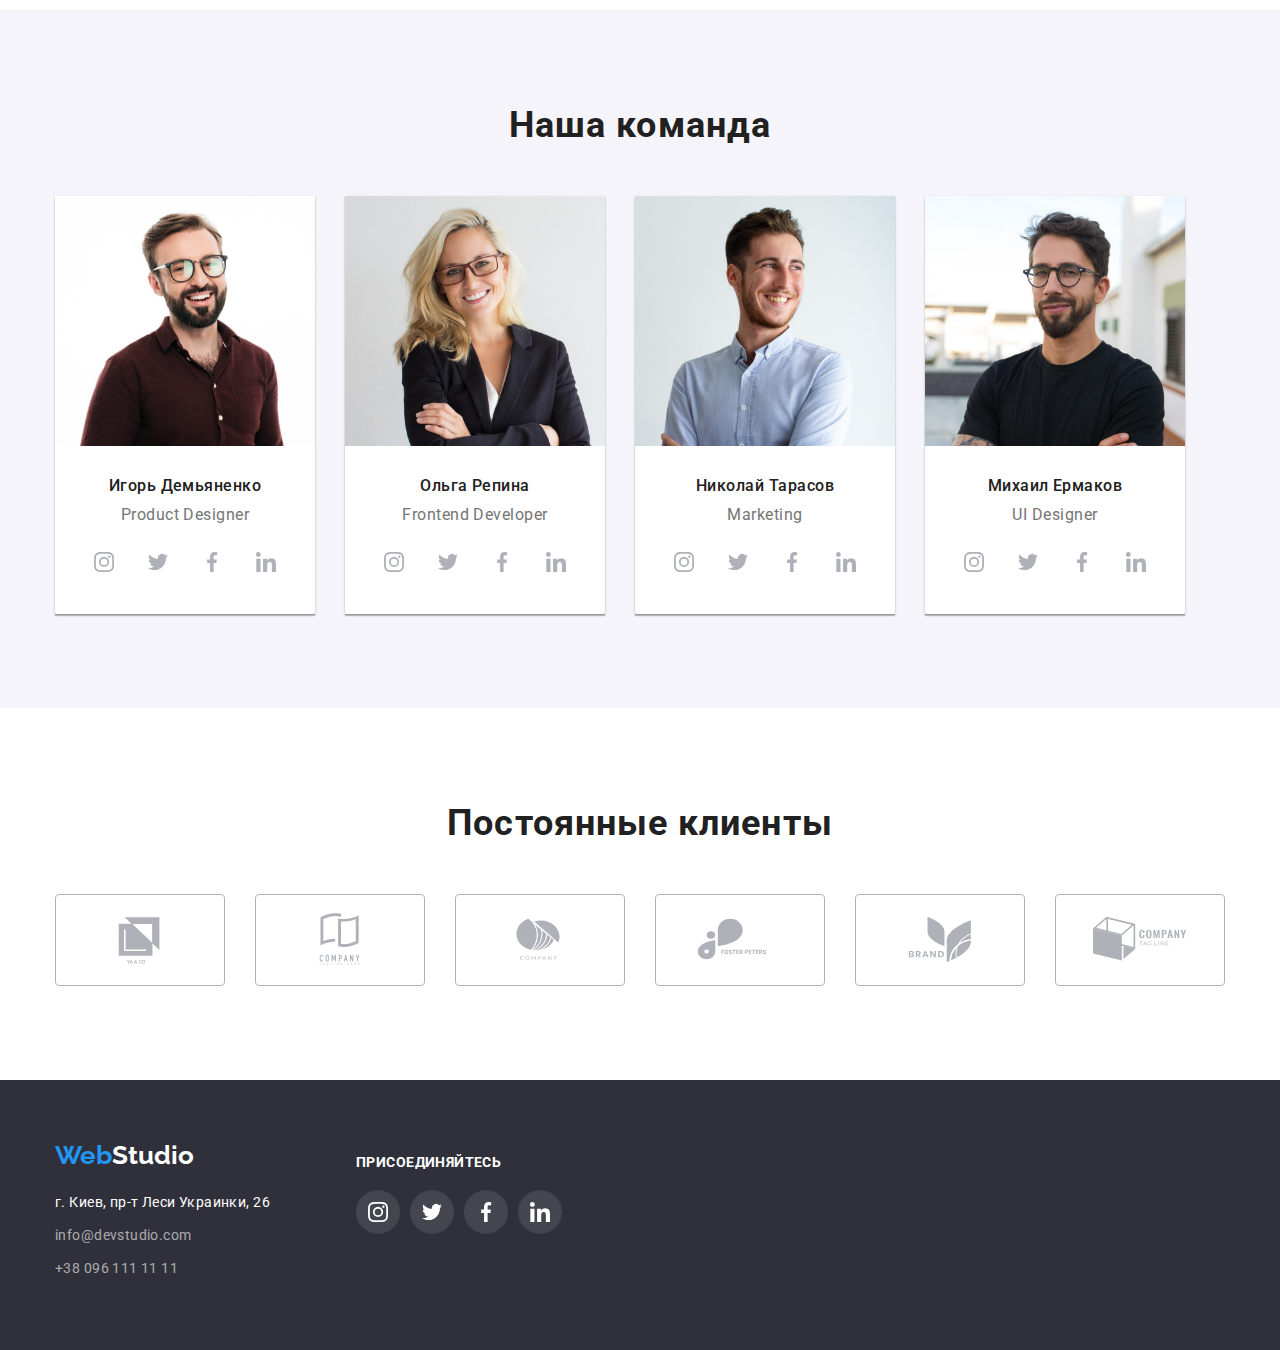
==== commit fbe9e48c: "homework-4-final-3" ====
--- a/index.html
+++ b/index.html
@@ -339,7 +339,7 @@
                 </address>
             </div>
             <div class="column-2">
-                <h2 class="title">присоединяйтесь</h2>
+                <p class="text">присоединяйтесь</p>
                 <ul class="social-list list">
                     <li class="item">
                         <a href="" class="social-link link">
--- a/css/styles.css
+++ b/css/styles.css
@@ -112,6 +112,8 @@
 
 .nav-list .logo {
   margin-right: 93px;
+  padding-top: 24px;
+  padding-bottom: 25px;
 }
 
 .logo .web {
@@ -279,9 +281,11 @@
 }
 
 .features-svg {
+  display: flex;
+  justify-content: center;
+  align-items: center;
+
   margin-bottom: 30px;
-  padding-top: 25px;
-  padding-bottom: 25px;
 
   text-align: center;
   width: 270px;
@@ -400,33 +404,28 @@
 }
 
 .social-item {
-  display: block;
-
+  display: flex;
+  justify-content: center;
+  align-items: center;
   width: 44px;
   height: 44px;
   border-radius: 50%;
-  fill: var(--bg-icon);
-}
-
-.social-item .svg {
-  display: inline-block;
-  width: 44px;
-  height: 44px;
-  padding-top: 12px;
-  padding-bottom: 12px;
-}
-
+
+  color: var(--bg-icon);
+}
+
+.social .svg {
+  width: 20px;
+  height: 20px;
+  fill: currentColor;
+}
+
+.social-item:focus,
 .social-item:hover,
-.social-item:focus,
 .social-item:active {
+  border-radius: 50%;
+  color: var(--white-color);
   background-color: var(--accent-color);
-  cursor: pointer;
-}
-
-.social-item .svg:hover,
-.social-item .svg:focus,
-.social-item .svg:active {
-  fill: var(--white-color);
 }
 
 /* regular-customers*/
@@ -450,8 +449,10 @@
 }
 
 .regular-customers .link {
-  display: block;
-
+  display: flex;
+  justify-content: center;
+  align-items: center;
+  color: var(--bg-icon);
   width: 170px;
   height: 92px;
   border: 1px solid var(--bg-icon);
@@ -462,22 +463,20 @@
   margin-right: 30px;
 }
 
+.regular-customers .link:hover,
+.regular-customers .link:focus,
+.regular-customers .link:active {
+  border: 1px solid var(--accent-color);
+  color: var(--accent-color);
+  border-radius: 4px;
+  cursor: pointer;
+  fill: currentColor;
+}
+
 .regular-customers .svg {
-  width: 170px;
-  height: 92px;
-  padding-top: 16px;
-  padding-right: 32px;
-  padding-bottom: 16px;
-  padding-left: 32px;
-
-  fill: var(--bg-icon);
-}
-
-.regular-customers .item:hover,
-.regular-customers .item:focus,
-.regular-customers .item:active {
-  border: 1px solid var(--accent-color);
-  cursor: pointer;
+  width: 106px;
+  height: 60px;
+  fill: currentColor;
 }
 
 .regular-customers .svg:hover,
@@ -499,7 +498,6 @@
 }
 
 .footer .column-1 {
-  width: 231px;
   margin-right: 70px;
 }
 
@@ -552,11 +550,7 @@
   color: var(--accent-color);
 }
 
-.footer .column-2 {
-  width: 206px;
-}
-
-.footer .title {
+.footer .text {
   margin-bottom: 20px;
 
   font-style: normal;
@@ -576,19 +570,21 @@
 }
 
 .footer .social-link {
-  display: block;
+  display: flex;
+  justify-content: center;
+  align-items: center;
   width: 44px;
   height: 44px;
   border-radius: 50%;
+
+  color: var(--white-color);
   background-color: var(--bg-white-transparency);
 }
 
 .social-list .footer-svg {
-  width: 44px;
-  height: 44px;
-  padding-top: 12px;
-  padding-bottom: 12px;
-  fill: var(--white-color);
+  width: 20px;
+  height: 20px;
+  fill: currentColor;
 }
 
 .social-list .item:not(:last-child) {
@@ -599,6 +595,8 @@
 .footer .social-link:focus,
 .footer .social-link:active {
   background-color: var(--accent-color);
+  border-radius: 50%;
+  color: var(--white-color);
 }
 
 /* PORTFOLIO*/
@@ -614,8 +612,6 @@
   margin-top: 0px;
   margin-bottom: 0px;
   padding-left: 0px;
-
-  list-style: none;
 }
 
 .portfolio .filters {
@@ -682,6 +678,18 @@
 
 .projects .link {
   display: block;
+  width: 370px;
+}
+
+.projects .for-img {
+  width: 368px;
+}
+
+.projects .img {
+  display: block;
+  height: 100%;
+  width: 100%;
+  object-fit: cover;
 }
 
 .projects .link:hover,
@@ -691,10 +699,6 @@
     1px 4px 6px rgba(0, 0, 0, 0.16);
 }
 
-.projects .img {
-  display: block;
-}
-
 .projects .projects-description {
   padding-top: 20px;
   padding-right: 24px;
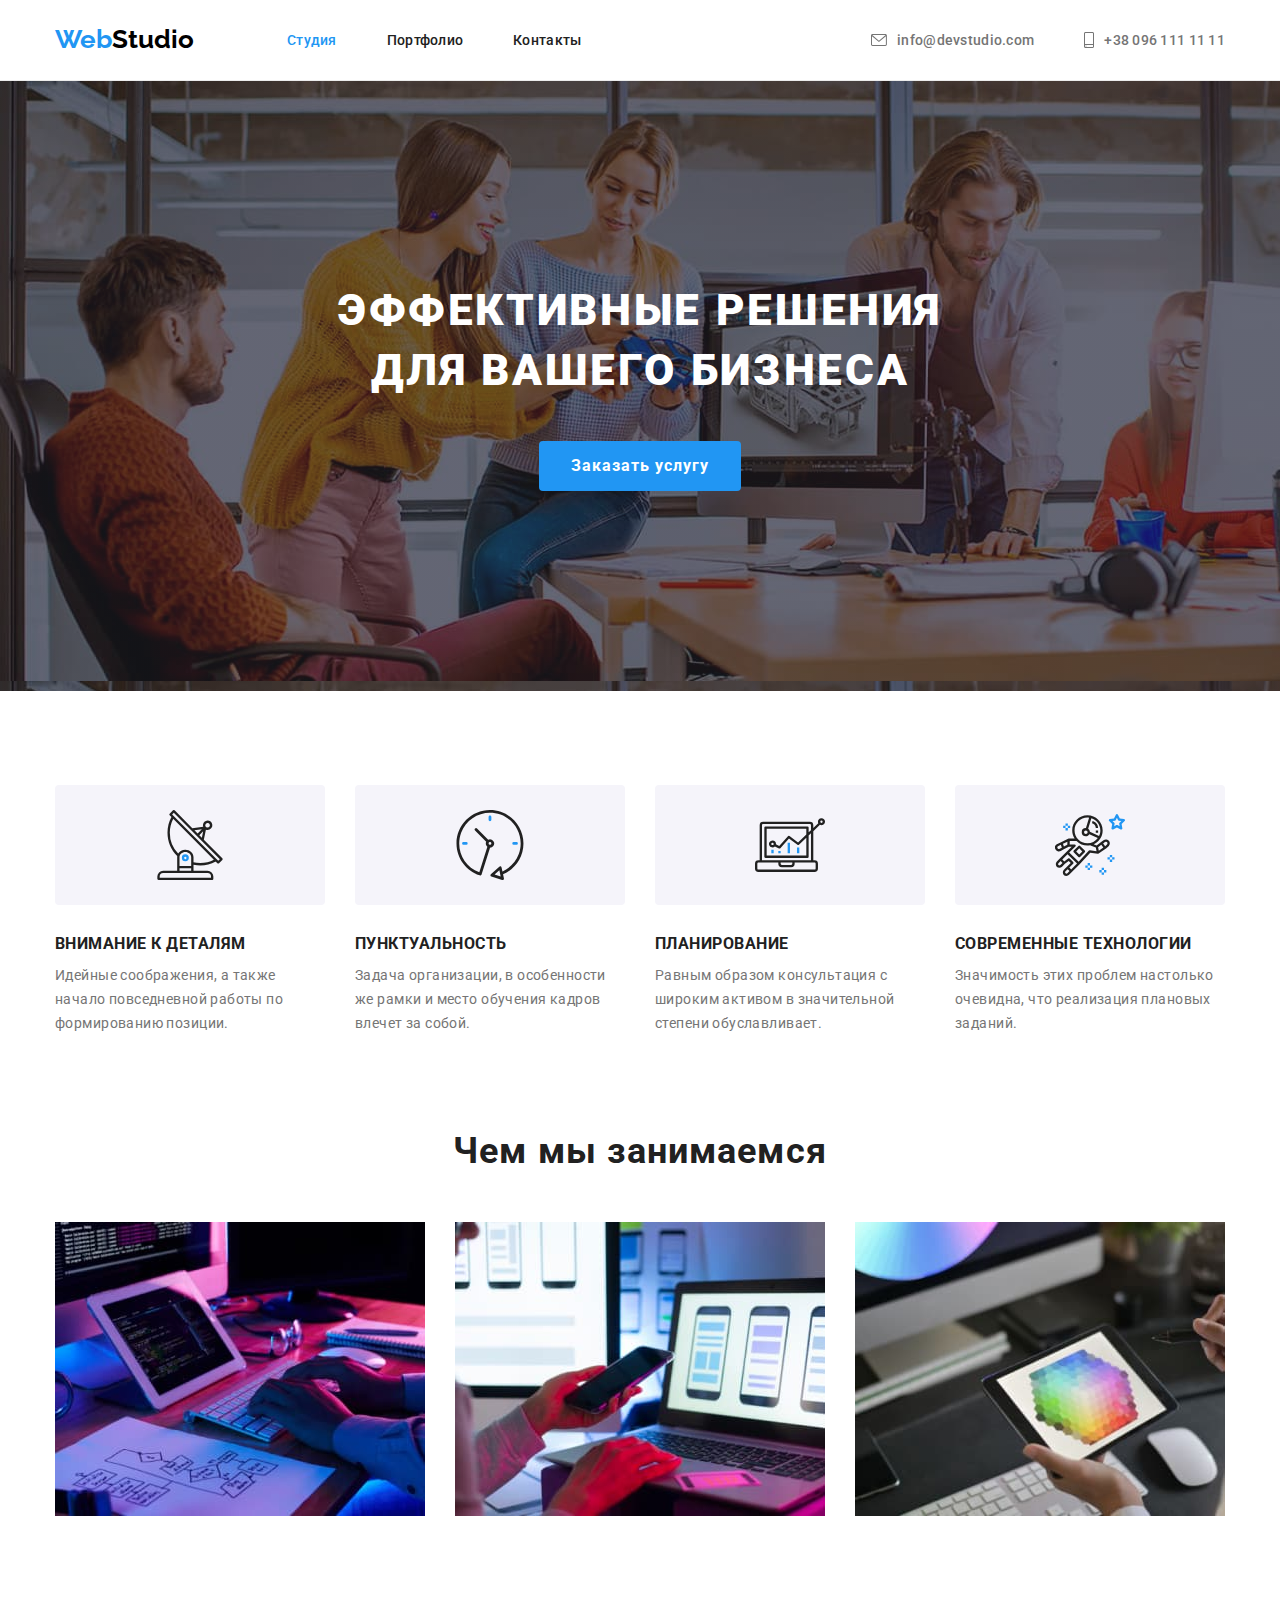
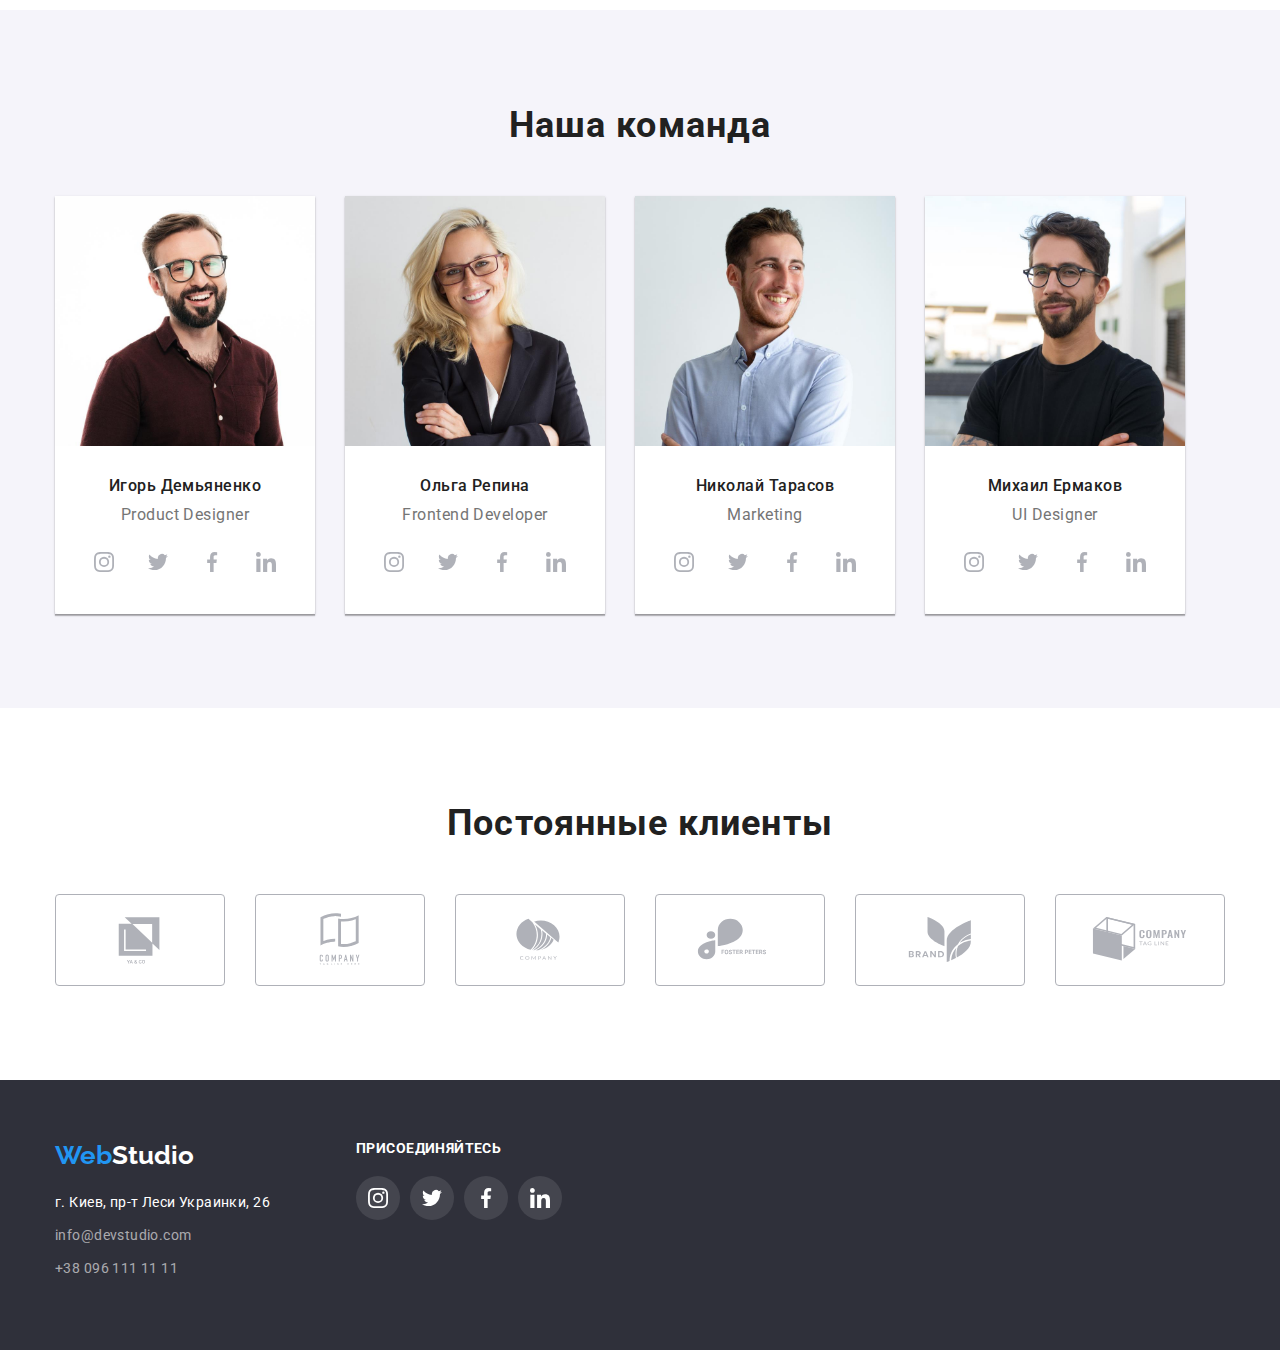
==== commit a9206e19: "homework-4-final-4" ====
--- a/index.html
+++ b/index.html
@@ -19,23 +19,23 @@
             <nav class="nav-list">
                 <a class="logo link" href="./index.html"><span class="web">Web</span>Studio</a>  
                 <ul class="site-list list">
-                    <li class="item"><a href="" class="link current">Студия</a></li>
+                    <li class="item"><a href="./index.html" class="link current">Студия</a></li>
                     <li class="item"><a href="./portfolio.html" class="link">Портфолио</a></li>
                     <li class="item"><a href="" class="link">Контакты</a></li>
                 </ul> 
             </nav>
             <ul class="contact-list list">
                 <li class="item">
-                    <a href="mailto:info@devstudio.com" class="link mail">
-                        <svg class="e-mail-icon">
+                    <a href="mailto:info@devstudio.com" class="link">
+                        <svg class="e-mail-icon icon">
                             <use href="./images/symbol-defs.svg#icon-e-mail"></use>
                         </svg>
                         info@devstudio.com
                     </a>
                 </li>
                 <li class="item">
-                    <a href="tel:+380961111111" class="link tel">
-                        <svg class="smartphone-icon">
+                    <a href="tel:+380961111111" class="link">
+                        <svg class="smartphone-icon icon">
                             <use href="./images/symbol-defs.svg#icon-smartphone"></use>
                         </svg>
                         +38 096 111 11 11
@@ -49,7 +49,7 @@
         <!--hero--> 
         <section class="hero"> 
             <div class="container">
-                <h1  class="title">Эффективные решения<br>для вашего бизнеса</h1>
+                <h1  class="title">Эффективные решения для вашего бизнеса</h1>
                 <button type="button" class="order-service">Заказать услугу</button>
             </div>
         </section>
@@ -333,36 +333,36 @@
                 <address class="footer-address">
                     <p class="item-address">г. Киев, пр-т Леси Украинки, 26</p>
                     <ul class="footer-address-list">
-                        <li class="item"><a href="mailto:info@devstudio.com" class="link item-mail">info@devstudio.com</a></li>
-                        <li class="item"><a href="tel:+380961111111" class=" link item-tel">+38 096 111 11 11</a></li>
+                        <li class="item"><a href="mailto:info@devstudio.com" class="link">info@devstudio.com</a></li>
+                        <li class="item"><a href="tel:+380961111111" class=" link">+38 096 111 11 11</a></li>
                     </ul>
                 </address>
             </div>
             <div class="column-2">
                 <p class="text">присоединяйтесь</p>
                 <ul class="social-list list">
-                    <li class="item">
+                    <li class="social-item">
                         <a href="" class="social-link link">
                             <svg class="footer-svg">
                                 <use href="./images/symbol-defs.svg#icon-instagram"></use>
                             </svg>
                         </a>
                     </li>
-                    <li class="item">
+                    <li class="social-item">
                         <a href="" class="social-link link">
                             <svg class="footer-svg">
                                 <use href="./images/symbol-defs.svg#icon-twitter"></use>
                             </svg>
                         </a>
                     </li>
-                    <li class="item">
+                    <li class="social-item">
                         <a href="" class="social-link link">
                             <svg class="footer-svg">
                                 <use href="./images/symbol-defs.svg#icon-facebook"></use>
                             </svg>
                         </a>
                     </li>
-                    <li class="item">
+                    <li class="social-item">
                         <a href="" class="social-link link">
                             <svg class="footer-svg">
                                 <use href="./images/symbol-defs.svg#icon-linkedin"></use>
--- a/css/styles.css
+++ b/css/styles.css
@@ -38,7 +38,8 @@
 h3,
 h4,
 h5,
-h6.p {
+h6,
+p {
   margin-top: 0px;
   margin-bottom: 0px;
 }
@@ -97,7 +98,7 @@
   align-items: center;
 }
 
-.main-nav {
+.header {
   border-bottom: 1px solid var(--border-color);
 }
 
@@ -143,22 +144,21 @@
   color: var(--title-text-color);
 }
 
+.contact-list {
+  margin-left: auto;
+}
+
 .contact-list .link {
   color: var(--primery-text-color);
 }
 
-.contact-list {
-  margin-left: auto;
-}
-
 .contact-list .e-mail-icon,
 .contact-list .smartphone-icon {
-  display: block;
   margin-right: 10px;
-}
-
-.contact-list .mail,
-.contact-list .tel {
+  fill: currentColor;
+}
+
+.contact-list .link {
   display: flex;
   align-items: center;
 }
@@ -184,7 +184,6 @@
 .contact-list .link:focus,
 .contact-list .link:active {
   color: var(--accent-color);
-  fill: var(--accent-color);
 }
 
 .site-list .current {
@@ -212,6 +211,9 @@
 
 .hero .title {
   margin-bottom: 40px;
+  width: 696px;
+  margin-right: auto;
+  margin-left: auto;
 
   font-weight: 900;
   font-size: 44px;
@@ -284,11 +286,9 @@
   display: flex;
   justify-content: center;
   align-items: center;
-
   margin-bottom: 30px;
 
-  text-align: center;
-  width: 270px;
+  width: 100%;
   height: 120px;
   border-radius: 4px;
   background-color: var(--bg-color-item);
@@ -448,19 +448,30 @@
   justify-content: center;
 }
 
+.regular-customers .item {
+  width: 170px;
+  height: 92px;
+}
+
 .regular-customers .link {
   display: flex;
   justify-content: center;
   align-items: center;
   color: var(--bg-icon);
-  width: 170px;
-  height: 92px;
+  width: 100%;
+  height: 100%;
   border: 1px solid var(--bg-icon);
   border-radius: 4px;
 }
 
 .regular-customers .item:not(:last-child) {
   margin-right: 30px;
+}
+
+.regular-customers .svg {
+  width: 106px;
+  height: 60px;
+  fill: currentColor;
 }
 
 .regular-customers .link:hover,
@@ -470,19 +481,6 @@
   color: var(--accent-color);
   border-radius: 4px;
   cursor: pointer;
-  fill: currentColor;
-}
-
-.regular-customers .svg {
-  width: 106px;
-  height: 60px;
-  fill: currentColor;
-}
-
-.regular-customers .svg:hover,
-.regular-customers .svg:focus,
-.regular-customers .svg:active {
-  fill: var(--accent-color);
 }
 
 /* footer*/
@@ -537,16 +535,13 @@
   text-decoration: none;
 }
 
-.footer-address-list .item-mail {
+.footer-address-list .item:not(:last-child) {
   margin-bottom: 9px;
 }
 
-.footer-address-list .item-mail:hover,
-.footer-address-list .item-mail:focus,
-.footer-address-list .item-mail:active,
-.footer-address-list .item-tel:hover,
-.footer-address-list .item-tel:focus,
-.footer-address-list .item-tel:active {
+.footer-address-list .link:hover,
+.footer-address-list .link:focus,
+.footer-address-list .link:active {
   color: var(--accent-color);
 }
 
@@ -569,12 +564,17 @@
   justify-content: center;
 }
 
+.footer .social-item {
+  width: 44px;
+  height: 44px;
+}
+
 .footer .social-link {
   display: flex;
   justify-content: center;
   align-items: center;
-  width: 44px;
-  height: 44px;
+  width: 100%;
+  height: 100%;
   border-radius: 50%;
 
   color: var(--white-color);
@@ -587,7 +587,7 @@
   fill: currentColor;
 }
 
-.social-list .item:not(:last-child) {
+.social-list .social-item:not(:last-child) {
   margin-right: 10px;
 }
 
@@ -661,14 +661,12 @@
 }
 
 .projects .item {
-  border: 1px solid var(--border-color-item);
-  width: 370px;
-}
-
-.projects .item {
   margin-bottom: 30px;
   margin-right: 30px;
-}
+
+  width: 370px;
+}
+
 .projects .item:nth-last-child(-n + 3) {
   margin-bottom: 0px;
 }
@@ -678,17 +676,14 @@
 
 .projects .link {
   display: block;
-  width: 370px;
-}
-
-.projects .for-img {
-  width: 368px;
+  width: 100%;
+  border: 1px solid var(--border-color-item);
 }
 
 .projects .img {
   display: block;
-  height: 100%;
-  width: 100%;
+  max-width: 100%;
+  height: auto;
   object-fit: cover;
 }
 
